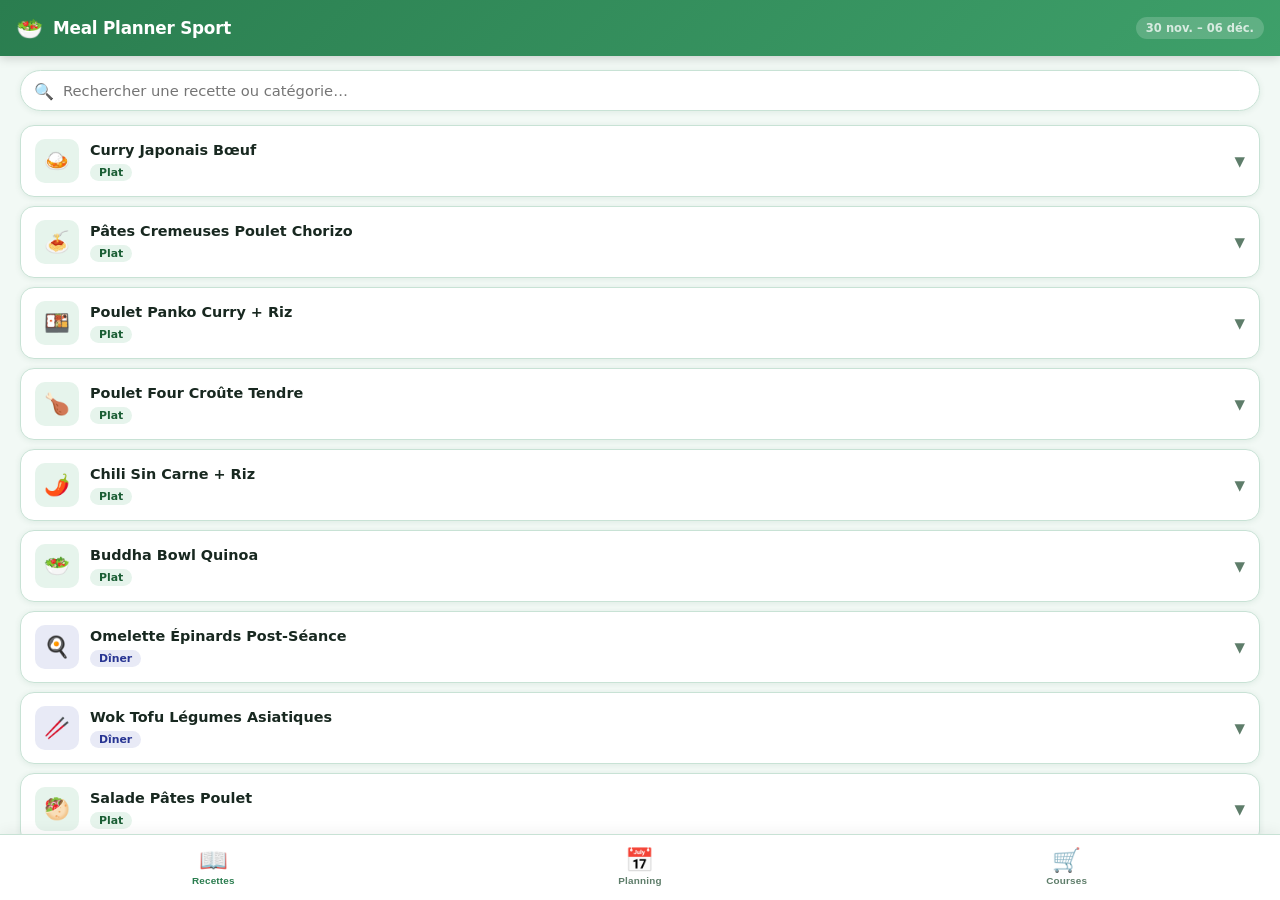
==== index.html @ f9120f99 "Add files via upload" ====
<!DOCTYPE html>
<html lang="fr">
<head>
  <meta charset="UTF-8">
  <meta name="viewport" content="width=device-width, initial-scale=1.0, maximum-scale=1.0, user-scalable=no">
  <meta name="apple-mobile-web-app-capable" content="yes">
  <meta name="theme-color" content="#2a7d4f">
  <title>Meal Planner Sport</title>
  <style>
    *, *::before, *::after { box-sizing: border-box; margin: 0; padding: 0; }

    :root {
      --g-dark:    #1b5e35;
      --g-main:    #2a7d4f;
      --g-med:     #3ea06a;
      --g-light:   #6cc494;
      --g-pale:    #e6f4ec;
      --g-xpale:   #f4fbf6;
      --bg:        #f2f9f5;
      --white:     #ffffff;
      --text:      #182820;
      --muted:     #5e7d6a;
      --border:    #c8e2d5;
      --shadow-s:  0 1px 6px rgba(26,94,53,.09);
      --shadow-m:  0 3px 14px rgba(26,94,53,.13);
      --shadow-lg: 0 6px 28px rgba(26,94,53,.18);
      --r:         14px;
      --r-sm:      9px;
      --nav-h:     66px;
      --hdr-h:     56px;
      --font:      -apple-system, BlinkMacSystemFont, 'Segoe UI', system-ui, sans-serif;
    }

    html { font-size: 16px; -webkit-text-size-adjust: 100%; }

    body {
      font-family: var(--font);
      background: var(--bg);
      color: var(--text);
      overflow: hidden;
    }

    #app { width: 100%; }

    /* ── HEADER ── */
    #header {
      position: fixed;
      top: 0; left: 0; right: 0;
      height: var(--hdr-h);
      background: linear-gradient(135deg, var(--g-main) 0%, var(--g-med) 100%);
      display: flex;
      align-items: center;
      padding: 0 16px;
      gap: 10px;
      z-index: 100;
      box-shadow: 0 2px 10px rgba(0,0,0,.18);
    }
    #header h1 {
      font-size: 1.05rem;
      font-weight: 700;
      color: #fff;
      flex: 1;
      letter-spacing: -.2px;
    }
    .header-week {
      font-size: .72rem;
      font-weight: 600;
      color: rgba(255,255,255,.75);
      background: rgba(255,255,255,.18);
      padding: 4px 10px;
      border-radius: 20px;
    }

    /* ── MAIN ── */
    #main {
      position: fixed;
      top: var(--hdr-h);
      bottom: var(--nav-h);
      left: 0; right: 0;
      overflow: hidden;
    }

    .tab-pane {
      position: absolute;
      inset: 0;
      overflow-y: auto;
      -webkit-overflow-scrolling: touch;
      padding: 14px;
      display: none;
      scroll-behavior: smooth;
    }
    .tab-pane.active { display: block; }

    /* ── BOTTOM NAV ── */
    #nav {
      position: fixed;
      bottom: 0; left: 0; right: 0;
      height: var(--nav-h);
      background: var(--white);
      border-top: 1px solid var(--border);
      display: flex;
      z-index: 100;
      box-shadow: 0 -2px 14px rgba(0,0,0,.06);
    }
    .nb {
      flex: 1;
      display: flex;
      flex-direction: column;
      align-items: center;
      justify-content: center;
      gap: 2px;
      background: none;
      border: none;
      cursor: pointer;
      color: var(--muted);
      font-size: .62rem;
      font-weight: 600;
      letter-spacing: .2px;
      transition: color .18s;
      -webkit-tap-highlight-color: transparent;
      position: relative;
    }
    .nb.active { color: var(--g-main); }
    .nb .ni { font-size: 1.45rem; line-height: 1; }
    .nb .badge {
      position: absolute;
      top: 6px;
      right: calc(50% - 18px);
      background: #e53935;
      color: #fff;
      font-size: .55rem;
      font-weight: 800;
      min-width: 16px;
      height: 16px;
      border-radius: 8px;
      display: flex;
      align-items: center;
      justify-content: center;
      padding: 0 4px;
    }
    .nb .badge.hidden { display: none; }

    /* ── SECTION TITLE ── */
    .sect-title {
      font-size: .7rem;
      font-weight: 700;
      color: var(--muted);
      text-transform: uppercase;
      letter-spacing: .8px;
      margin: 4px 0 10px;
    }

    /* ── SEARCH ── */
    .search-wrap {
      position: relative;
      margin-bottom: 14px;
    }
    .search-wrap input {
      width: 100%;
      padding: 11px 16px 11px 42px;
      border-radius: 50px;
      border: 1.5px solid var(--border);
      background: var(--white);
      font-size: .92rem;
      outline: none;
      color: var(--text);
      font-family: var(--font);
      transition: border-color .18s, box-shadow .18s;
      box-shadow: var(--shadow-s);
    }
    .search-wrap input:focus {
      border-color: var(--g-light);
      box-shadow: 0 0 0 3px rgba(62,160,106,.15);
    }
    .search-icon {
      position: absolute;
      left: 14px;
      top: 50%;
      transform: translateY(-50%);
      font-size: 1rem;
      color: var(--muted);
      pointer-events: none;
    }

    /* ── RECIPE CARDS ── */
    .recipe-card {
      background: var(--white);
      border-radius: var(--r);
      border: 1.5px solid var(--border);
      margin-bottom: 9px;
      overflow: hidden;
      box-shadow: var(--shadow-s);
      transition: box-shadow .18s;
    }
    .recipe-card.open { box-shadow: var(--shadow-m); }

    .rch {
      display: flex;
      align-items: center;
      padding: 13px 14px;
      cursor: pointer;
      gap: 11px;
      -webkit-tap-highlight-color: transparent;
      user-select: none;
    }
    .rc-icon {
      width: 44px;
      height: 44px;
      border-radius: 10px;
      display: flex;
      align-items: center;
      justify-content: center;
      font-size: 1.3rem;
      flex-shrink: 0;
    }
    .rc-info { flex: 1; min-width: 0; }
    .rc-name {
      font-weight: 700;
      font-size: .9rem;
      white-space: nowrap;
      overflow: hidden;
      text-overflow: ellipsis;
      line-height: 1.3;
    }
    .cat-tag {
      display: inline-flex;
      align-items: center;
      font-size: .68rem;
      font-weight: 700;
      padding: 2px 9px;
      border-radius: 20px;
      margin-top: 4px;
    }
    .rc-chev {
      color: var(--muted);
      font-size: .85rem;
      transition: transform .28s;
      flex-shrink: 0;
    }
    .recipe-card.open .rc-chev { transform: rotate(180deg); }

    .rc-body {
      max-height: 0;
      overflow: hidden;
      transition: max-height .32s ease;
    }
    .recipe-card.open .rc-body { max-height: 800px; }

    .rc-body-inner {
      padding: 0 14px 14px;
      border-top: 1px solid var(--g-pale);
    }
    .ing-title {
      font-size: .68rem;
      font-weight: 700;
      color: var(--muted);
      text-transform: uppercase;
      letter-spacing: .6px;
      padding: 10px 0 8px;
    }
    .ing-pills { display: flex; flex-wrap: wrap; gap: 5px; }
    .ing-pill {
      background: var(--g-pale);
      border-radius: 20px;
      padding: 5px 11px;
      font-size: .8rem;
      font-weight: 500;
      display: inline-flex;
      align-items: center;
      gap: 4px;
    }
    .ing-qty { font-weight: 800; color: var(--g-dark); }

    /* ── PLANNING ── */
    .tpl-row {
      display: flex;
      gap: 8px;
      margin-bottom: 14px;
    }
    .btn-tpl {
      flex: 1;
      padding: 10px 6px;
      border: 1.5px solid var(--g-med);
      background: var(--white);
      border-radius: var(--r-sm);
      font-size: .79rem;
      font-weight: 700;
      color: var(--g-main);
      cursor: pointer;
      text-align: center;
      -webkit-tap-highlight-color: transparent;
      transition: background .12s, color .12s;
      font-family: var(--font);
    }
    .btn-tpl:active { background: var(--g-main); color: #fff; }

    .day-card {
      background: var(--white);
      border-radius: var(--r);
      border: 1.5px solid var(--border);
      margin-bottom: 10px;
      overflow: hidden;
      box-shadow: var(--shadow-s);
    }
    .day-hdr {
      display: flex;
      align-items: center;
      padding: 10px 14px;
      background: linear-gradient(90deg, var(--g-pale) 0%, var(--g-xpale) 100%);
      gap: 8px;
    }
    .day-name {
      font-weight: 800;
      font-size: .92rem;
      color: var(--g-dark);
      flex: 1;
    }
    .today-badge {
      font-size: .65rem;
      font-weight: 700;
      color: var(--g-main);
      background: rgba(42,125,79,.14);
      padding: 2px 9px;
      border-radius: 20px;
    }
    .meal-rows { padding: 2px 0; }
    .meal-row {
      display: flex;
      align-items: center;
      padding: 7px 14px;
      gap: 9px;
      border-bottom: 1px solid var(--g-xpale);
    }
    .meal-row:last-child { border-bottom: none; }
    .meal-lbl {
      font-size: .7rem;
      font-weight: 800;
      color: var(--muted);
      width: 46px;
      flex-shrink: 0;
      text-transform: uppercase;
      letter-spacing: .2px;
    }
    .meal-sel {
      flex: 1;
      padding: 8px 30px 8px 10px;
      border: 1.5px solid var(--border);
      border-radius: var(--r-sm);
      background: var(--white);
      background-image: url("data:image/svg+xml,%3Csvg xmlns='http://www.w3.org/2000/svg' width='16' height='16' viewBox='0 0 24 24' fill='none' stroke='%235e7d6a' stroke-width='2.5' stroke-linecap='round'%3E%3Cpath d='M6 9l6 6 6-6'/%3E%3C/svg%3E");
      background-repeat: no-repeat;
      background-position: right 8px center;
      -webkit-appearance: none;
      appearance: none;
      font-size: .82rem;
      color: var(--text);
      outline: none;
      cursor: pointer;
      font-family: var(--font);
      transition: border-color .15s;
      min-width: 0;
    }
    .meal-sel:focus { border-color: var(--g-light); }

    .gen-wrap { padding-top: 6px; }
    .btn-gen {
      width: 100%;
      padding: 16px;
      background: linear-gradient(135deg, var(--g-main) 0%, var(--g-med) 100%);
      color: #fff;
      border: none;
      border-radius: var(--r);
      font-size: 1rem;
      font-weight: 800;
      cursor: pointer;
      display: flex;
      align-items: center;
      justify-content: center;
      gap: 8px;
      box-shadow: var(--shadow-lg);
      -webkit-tap-highlight-color: transparent;
      font-family: var(--font);
      letter-spacing: -.1px;
      transition: opacity .12s, transform .1s;
    }
    .btn-gen:active { opacity: .85; transform: scale(.98); }

    /* ── COURSES ── */
    .crs-top {
      display: flex;
      align-items: center;
      margin-bottom: 12px;
      gap: 8px;
    }
    .crs-ttl { flex: 1; font-weight: 800; font-size: 1rem; }
    .crs-cnt {
      font-size: .72rem;
      font-weight: 700;
      color: var(--g-main);
      background: var(--g-pale);
      padding: 3px 10px;
      border-radius: 20px;
    }
    .crs-actions {
      display: flex;
      gap: 8px;
      margin-bottom: 14px;
    }
    .btn-act {
      flex: 1;
      padding: 10px 6px;
      border-radius: var(--r-sm);
      font-size: .8rem;
      font-weight: 700;
      cursor: pointer;
      border: 1.5px solid var(--border);
      background: var(--white);
      color: var(--text);
      display: flex;
      align-items: center;
      justify-content: center;
      gap: 5px;
      -webkit-tap-highlight-color: transparent;
      font-family: var(--font);
      box-shadow: var(--shadow-s);
      transition: all .12s;
    }
    .btn-act.pri {
      background: linear-gradient(135deg, var(--g-main) 0%, var(--g-med) 100%);
      color: #fff;
      border-color: transparent;
      box-shadow: var(--shadow-m);
    }
    .btn-act:active { opacity: .75; transform: scale(.97); }

    .ci {
      display: flex;
      align-items: center;
      padding: 11px 14px;
      background: var(--white);
      border-radius: var(--r-sm);
      margin-bottom: 6px;
      border: 1.5px solid var(--border);
      gap: 11px;
      cursor: pointer;
      -webkit-tap-highlight-color: transparent;
      box-shadow: var(--shadow-s);
      transition: opacity .2s;
    }
    .ci.done { opacity: .45; }
    .ci-check {
      width: 25px;
      height: 25px;
      border-radius: 50%;
      border: 2px solid var(--border);
      flex-shrink: 0;
      display: flex;
      align-items: center;
      justify-content: center;
      font-size: .72rem;
      transition: all .18s;
    }
    .ci.done .ci-check {
      background: var(--g-main);
      border-color: var(--g-main);
      color: #fff;
    }
    .ci-name {
      flex: 1;
      font-size: .88rem;
      font-weight: 600;
      min-width: 0;
    }
    .ci.done .ci-name { text-decoration: line-through; }
    .ci-qty {
      font-size: .78rem;
      font-weight: 700;
      color: var(--g-main);
      background: var(--g-pale);
      padding: 3px 10px;
      border-radius: 20px;
      white-space: nowrap;
      flex-shrink: 0;
    }

    /* ── EMPTY STATE ── */
    .empty {
      text-align: center;
      padding: 48px 20px;
      color: var(--muted);
    }
    .empty .e-ico { font-size: 2.8rem; display: block; margin-bottom: 12px; }
    .empty p { font-size: .88rem; line-height: 1.6; }
    .empty strong { color: var(--g-main); }

    /* ── TOAST ── */
    #toast {
      position: fixed;
      bottom: calc(var(--nav-h) + 12px);
      left: 50%;
      transform: translateX(-50%) translateY(8px);
      background: var(--text);
      color: #fff;
      padding: 9px 18px;
      border-radius: 24px;
      font-size: .83rem;
      font-weight: 600;
      opacity: 0;
      pointer-events: none;
      transition: all .25s;
      z-index: 9999;
      white-space: nowrap;
      box-shadow: 0 4px 20px rgba(0,0,0,.25);
      font-family: var(--font);
    }
    #toast.on {
      opacity: 1;
      transform: translateX(-50%) translateY(0);
    }

    /* ── SCROLLBAR ── */
    ::-webkit-scrollbar { width: 3px; }
    ::-webkit-scrollbar-track { background: transparent; }
    ::-webkit-scrollbar-thumb { background: var(--border); border-radius: 2px; }

    @media (min-width: 500px) {
      .tab-pane { padding-left: 20px; padding-right: 20px; }
    }
  </style>
</head>
<body>

<div id="app">

  <!-- HEADER -->
  <header id="header">
    <span style="font-size:1.35rem">🥗</span>
    <h1>Meal Planner Sport</h1>
    <span class="header-week" id="week-label"></span>
  </header>

  <!-- MAIN CONTENT -->
  <main id="main">

    <!-- ── TAB 1 : RECETTES ── -->
    <section class="tab-pane active" id="pane-recettes">
      <div class="search-wrap">
        <span class="search-icon">🔍</span>
        <input type="search" id="q" placeholder="Rechercher une recette ou catégorie…" oninput="filterR()">
      </div>
      <div id="r-list"></div>
    </section>

    <!-- ── TAB 2 : PLANNING ── -->
    <section class="tab-pane" id="pane-planning">
      <div class="tpl-row">
        <button class="btn-tpl" onclick="loadTpl('sport')">🏋️ Menu Sport</button>
        <button class="btn-tpl" onclick="loadTpl('ultra')">⚡ Menu Ultra-Intense</button>
      </div>
      <div id="plan-grid"></div>
      <div class="gen-wrap">
        <button class="btn-gen" onclick="genCourses()">🛒 Générer la liste de courses</button>
      </div>
    </section>

    <!-- ── TAB 3 : COURSES ── -->
    <section class="tab-pane" id="pane-courses">
      <div class="crs-top">
        <span class="crs-ttl">Liste de courses</span>
        <span class="crs-cnt" id="crs-cnt">0 article</span>
      </div>
      <div class="crs-actions">
        <button class="btn-act pri" onclick="copyCrs()">📋 Copier la liste</button>
        <button class="btn-act" onclick="uncheckAll()">☐ Tout décocher</button>
      </div>
      <div id="crs-list">
        <div class="empty">
          <span class="e-ico">🛒</span>
          <p>Planifiez vos repas dans l'onglet<br><strong>Planning</strong> puis appuyez sur<br><strong>Générer la liste de courses</strong></p>
        </div>
      </div>
    </section>

  </main>

  <!-- BOTTOM NAV -->
  <nav id="nav">
    <button class="nb active" id="nb-recettes" onclick="goTab('recettes')">
      <span class="ni">📖</span><span>Recettes</span>
    </button>
    <button class="nb" id="nb-planning" onclick="goTab('planning')">
      <span class="ni">📅</span><span>Planning</span>
    </button>
    <button class="nb" id="nb-courses" onclick="goTab('courses')">
      <span class="ni">🛒</span>
      <span class="badge hidden" id="crs-badge">0</span>
      <span>Courses</span>
    </button>
  </nav>

</div>

<div id="toast"></div>

<script>
/* ════════════════════════════════════════════
   DATA
════════════════════════════════════════════ */

const JOURS = ['lundi','mardi','mercredi','jeudi','vendredi','samedi','dimanche'];
const JOURS_L = {
  lundi:'Lundi', mardi:'Mardi', mercredi:'Mercredi',
  jeudi:'Jeudi', vendredi:'Vendredi', samedi:'Samedi', dimanche:'Dimanche'
};
const REPAS = ['pdj','dejeuner','collation','diner'];
const REPAS_L = { pdj:'P-Déj.', dejeuner:'Déj.', collation:'Coll.', diner:'Dîner' };

const CAT_STYLE = {
  'Petit-Déjeuner': { bg:'#fff3e0', color:'#bf5000' },
  'Plat':           { bg:'#e6f4ec', color:'#1b5e35' },
  'Dîner':          { bg:'#e8eaf6', color:'#283593' },
  'Collation':      { bg:'#fce4ec', color:'#ad1457' },
};

const R = [
  // ── Issues du fichier Excel ──────────────────────────────
  {
    id:1, nom:'Curry Japonais Bœuf', cat:'Plat', ico:'🍛',
    desc:'Curry profond et savoureux, encore meilleur le lendemain.',
    ing:[
      {n:'Bœuf haché',      q:800, u:'g'},
      {n:'Tomates',         q:8,   u:'pièces'},
      {n:'Aubergine',       q:1,   u:'pièce'},
      {n:'Champignons Enoki',q:2,  u:'sachets'},
      {n:'Roux curry japonais',q:1,u:'boîte'},
      {n:'Chocolat noir',   q:50,  u:'g'},
      {n:'Sauce Otafuku',   q:2,   u:'càs'},
    ]
  },
  {
    id:2, nom:'Pâtes Cremeuses Poulet Chorizo', cat:'Plat', ico:'🍝',
    desc:'One-pot ultra-complet, cuit en 20 min.',
    ing:[
      {n:'Tagliatelles',         q:400, u:'g'},
      {n:'Blancs de poulet',     q:600, u:'g'},
      {n:'Chorizo',              q:160, u:'g'},
      {n:'Oignon rouge',         q:1,   u:'pièce'},
      {n:'Tomates séchées',      q:80,  u:'g'},
      {n:'Épinards',             q:200, u:'g'},
      {n:'Crème liquide légère', q:300, u:'ml'},
      {n:'Bouillon de volaille', q:650, u:'ml'},
    ]
  },
  {
    id:3, nom:'Poulet Panko Curry + Riz', cat:'Plat', ico:'🍱',
    desc:'Curry de légumes japonais avec tonkatsu de poulet pané.',
    ing:[
      {n:'Riz basmati',         q:200, u:'g'},
      {n:'Carottes',            q:2,   u:'pièces'},
      {n:'Pommes de terre',     q:3,   u:'pièces'},
      {n:'Oignons',             q:2,   u:'pièces'},
      {n:'Roux curry japonais', q:3,   u:'carrés'},
      {n:'Côte de porc fine',   q:1,   u:'pièce'},
      {n:'Farine',              q:50,  u:'g'},
      {n:'Œufs',                q:1,   u:'pièce'},
      {n:'Panko',               q:80,  u:'g'},
    ]
  },
  {
    id:4, nom:'Poulet Four Croûte Tendre', cat:'Plat', ico:'🍗',
    desc:'Moelleux garanti grâce à la croûte moutarde-parmesan.',
    ing:[
      {n:'Blancs de poulet',  q:4,  u:'pièces'},
      {n:'Moutarde de Dijon', q:3,  u:'càs'},
      {n:'Yaourt grec',       q:100,u:'g'},
      {n:'Parmesan râpé',     q:50, u:'g'},
      {n:'Ail',               q:1,  u:'gousse'},
    ]
  },
  // ── Recettes sport complémentaires ──────────────────────
  {
    id:5, nom:'Chili Sin Carne + Riz', cat:'Plat', ico:'🌶️',
    desc:'Protéines végétales et fibres pour la performance.',
    ing:[
      {n:'Riz basmati complet', q:100, u:'g'},
      {n:'Haricots rouges',     q:250, u:'g'},
      {n:'Coulis de tomate',    q:200, u:'g'},
      {n:'Oignon',              q:1,   u:'pièce'},
      {n:'Poivron',             q:1,   u:'pièce'},
      {n:'Épices chili',        q:2,   u:'càc'},
      {n:"Huile d'olive",       q:1,   u:'càs'},
    ]
  },
  {
    id:6, nom:'Buddha Bowl Quinoa', cat:'Plat', ico:'🥗',
    desc:'Bowl coloré : quinoa, patate douce, pois chiches, feta.',
    ing:[
      {n:'Quinoa',           q:80,  u:'g'},
      {n:'Patate douce',     q:200, u:'g'},
      {n:'Pois chiches',     q:100, u:'g'},
      {n:'Feta',             q:40,  u:'g'},
      {n:"Huile d'olive",    q:1,   u:'càs'},
    ]
  },
  {
    id:7, nom:'Omelette Épinards Post-Séance', cat:'Dîner', ico:'🍳',
    desc:'Protéines rapides et leucine pour la réparation musculaire.',
    ing:[
      {n:'Œufs',          q:3,   u:'pièces'},
      {n:'Épinards',      q:100, u:'g'},
      {n:"Huile d'olive", q:1,   u:'càs'},
    ]
  },
  {
    id:8, nom:'Wok Tofu Légumes Asiatiques', cat:'Dîner', ico:'🥢',
    desc:'Dîner léger anti-inflammatoire pour les jours de récup.',
    ing:[
      {n:'Tofu ferme',              q:150, u:'g'},
      {n:'Poêlée légumes asiatiques',q:300,u:'g'},
      {n:'Sauce soja',              q:2,   u:'càs'},
      {n:'Huile de sésame',         q:1,   u:'càc'},
    ]
  },
  {
    id:9, nom:'Salade Pâtes Poulet', cat:'Plat', ico:'🥙',
    desc:'Pâtes refroidies (amidon résistant) pour la microbiote.',
    ing:[
      {n:'Pâtes complètes',  q:100, u:'g'},
      {n:'Poulet cuit',      q:150, u:'g'},
      {n:'Tomates séchées',  q:50,  u:'g'},
      {n:'Roquette',         q:30,  u:'g'},
      {n:"Huile d'olive",    q:1,   u:'càs'},
    ]
  },
  {
    id:10, nom:'Saumon & Patate Douce', cat:'Dîner', ico:'🐟',
    desc:'Oméga-3 et bêta-carotène pour la récupération nocturne.',
    ing:[
      {n:'Filet de saumon', q:150, u:'g'},
      {n:'Patate douce',    q:200, u:'g'},
      {n:'Épinards',        q:150, u:'g'},
      {n:'Huile de colza',  q:1,   u:'càs'},
    ]
  },
  {
    id:11, nom:'Porridge Avoine & Myrtilles', cat:'Petit-Déjeuner', ico:'🫐',
    desc:'Énergie lente + antioxydants pour démarrer la journée.',
    ing:[
      {n:"Flocons d'avoine", q:80,  u:'g'},
      {n:'Kéfir',            q:250, u:'ml'},
      {n:'Myrtilles',        q:100, u:'g'},
      {n:'Graines de chia',  q:1,   u:'càs'},
    ]
  },
  {
    id:12, nom:'Smoothie Vert Protéiné', cat:'Petit-Déjeuner', ico:'🥤',
    desc:'Digeste et alcalinisant pour les matins légers.',
    ing:[
      {n:'Banane',          q:1,   u:'pièce'},
      {n:'Épinards',        q:100, u:'g'},
      {n:"Lait d'amande",   q:250, u:'ml'},
      {n:'Graines de chia', q:1,   u:'càs'},
    ]
  },
  {
    id:13, nom:'Lentilles Corail & Curcuma', cat:'Dîner', ico:'🍲',
    desc:'Anti-inflammatoire naturel, protéines végétales et fer.',
    ing:[
      {n:'Lentilles corail',    q:150, u:'g'},
      {n:'Carottes',            q:200, u:'g'},
      {n:'Curcuma',             q:1,   u:'càc'},
      {n:'Poivre noir',         q:0.5, u:'càc'},
      {n:'Oignon',              q:1,   u:'pièce'},
      {n:'Bouillon de légumes', q:400, u:'ml'},
    ]
  },
  {
    id:14, nom:'Pancakes Banane & Œufs', cat:'Petit-Déjeuner', ico:'🥞',
    desc:'Glucides naturels + protéines sans farine ni sucre ajouté.',
    ing:[
      {n:'Banane',           q:2,  u:'pièces'},
      {n:'Œufs',             q:3,  u:'pièces'},
      {n:"Flocons d'avoine", q:50, u:'g'},
      {n:'Miel',             q:1,  u:'càc'},
    ]
  },
  {
    id:15, nom:'Maquereau & Légumes Rôtis', cat:'Dîner', ico:'🐠',
    desc:'Dîner léger riche en oméga-3 pour les jours de récup.',
    ing:[
      {n:'Maquereau',     q:150, u:'g'},
      {n:'Courgette',     q:1,   u:'pièce'},
      {n:'Poivron',       q:1,   u:'pièce'},
      {n:'Carotte',       q:1,   u:'pièce'},
      {n:'Huile de colza',q:1,   u:'càs'},
    ]
  },
  {
    id:16, nom:'Œufs Brouillés & Avocat', cat:'Petit-Déjeuner', ico:'🥑',
    desc:'Protéines complètes + bons lipides pour bien démarrer.',
    ing:[
      {n:'Œufs',          q:3,   u:'pièces'},
      {n:'Avocat',         q:0.5, u:'pièce'},
      {n:'Pain complet',   q:2,   u:'tranches'},
      {n:"Huile d'olive",  q:1,   u:'càc'},
    ]
  },
  {
    id:17, nom:'Steak Haché & Patates Douces', cat:'Plat', ico:'🥩',
    desc:'Récupération post-run : zinc, potassium et glucides doux.',
    ing:[
      {n:'Bœuf haché 5%', q:200, u:'g'},
      {n:'Patate douce',   q:250, u:'g'},
      {n:"Huile d'olive",  q:1,   u:'càs'},
    ]
  },
  {
    id:18, nom:'Sardines & Riz Complet', cat:'Dîner', ico:'🐟',
    desc:'Oméga-3, fer et antioxydants pour la nuit de récupération.',
    ing:[
      {n:'Sardines en conserve', q:130, u:'g'},
      {n:'Riz complet',          q:80,  u:'g'},
      {n:'Épinards',             q:100, u:'g'},
      {n:'Huile de colza',       q:1,   u:'càs'},
    ]
  },
  // ── Collations ───────────────────────────────────────────
  {
    id:19, nom:'Banane & Amandes', cat:'Collation', ico:'🍌',
    desc:'Glucides rapides + énergie durable avant l\'effort.',
    ing:[
      {n:'Banane',  q:1,  u:'pièce'},
      {n:'Amandes', q:30, u:'g'},
    ]
  },
  {
    id:20, nom:'Pomme, Noix & Chocolat Noir', cat:'Collation', ico:'🍎',
    desc:'Polyphénols et magnésium pour la récupération active.',
    ing:[
      {n:'Pomme',              q:1,  u:'pièce'},
      {n:'Noix',               q:20, u:'g'},
      {n:'Chocolat noir 85%',  q:2,  u:'carrés'},
    ]
  },
  {
    id:21, nom:'Yaourt Grec & Banane', cat:'Collation', ico:'🍯',
    desc:'Caséine légère + glucides pour une collation récup.',
    ing:[
      {n:'Yaourt grec', q:150, u:'g'},
      {n:'Banane',      q:1,   u:'pièce'},
      {n:'Miel',        q:1,   u:'càc'},
    ]
  },
  {
    id:22, nom:'Fromage Blanc & Fruits Rouges', cat:'Collation', ico:'🫙',
    desc:'Caséine + anthocyanes anti-oxydantes avant le coucher.',
    ing:[
      {n:'Fromage blanc', q:150, u:'g'},
      {n:'Myrtilles',     q:50,  u:'g'},
    ]
  },
];

/* ── Templates ────────────────────────────────────────────── */
const TPLS = {
  sport: {
    lundi:    {pdj:11, dejeuner:5,  collation:19, diner:7 },
    mardi:    {pdj:12, dejeuner:5,  collation:20, diner:15},
    mercredi: {pdj:16, dejeuner:6,  collation:21, diner:4 },
    jeudi:    {pdj:11, dejeuner:9,  collation:19, diner:8 },
    vendredi: {pdj:16, dejeuner:9,  collation:20, diner:10},
    samedi:   {pdj:14, dejeuner:17, collation:22, diner:13},
    dimanche: {pdj:0,  dejeuner:17, collation:21, diner:18},
  },
  ultra: {
    lundi:    {pdj:11, dejeuner:6,  collation:19, diner:18},
    mardi:    {pdj:16, dejeuner:2,  collation:21, diner:13},
    mercredi: {pdj:12, dejeuner:5,  collation:19, diner:10},
    jeudi:    {pdj:11, dejeuner:9,  collation:22, diner:7 },
    vendredi: {pdj:16, dejeuner:3,  collation:20, diner:15},
    samedi:   {pdj:14, dejeuner:1,  collation:21, diner:13},
    dimanche: {pdj:0,  dejeuner:17, collation:22, diner:18},
  }
};

/* ════════════════════════════════════════════
   STATE
════════════════════════════════════════════ */
let planning = {};
let courses  = [];
let checked  = {};

JOURS.forEach(j => { planning[j] = {pdj:0, dejeuner:0, collation:0, diner:0}; });

/* ════════════════════════════════════════════
   STORAGE
════════════════════════════════════════════ */
function load() {
  try {
    const p = localStorage.getItem('mp_plan');
    if (p) planning = JSON.parse(p);
    const c = localStorage.getItem('mp_courses');
    if (c) courses = JSON.parse(c);
    const k = localStorage.getItem('mp_checked');
    if (k) checked = JSON.parse(k);
  } catch(e) {}
}
function savePlan() {
  try { localStorage.setItem('mp_plan', JSON.stringify(planning)); } catch(e) {}
}
function saveCrs() {
  try {
    localStorage.setItem('mp_courses', JSON.stringify(courses));
    localStorage.setItem('mp_checked', JSON.stringify(checked));
  } catch(e) {}
}

/* ════════════════════════════════════════════
   NAVIGATION
════════════════════════════════════════════ */
function goTab(name) {
  document.querySelectorAll('.tab-pane').forEach(el => el.classList.remove('active'));
  document.querySelectorAll('.nb').forEach(el => el.classList.remove('active'));
  document.getElementById('pane-'+name).classList.add('active');
  document.getElementById('nb-'+name).classList.add('active');
}

/* ════════════════════════════════════════════
   HEADER WEEK LABEL
════════════════════════════════════════════ */
function setWeekLabel() {
  const d = new Date();
  const opt = {day:'2-digit', month:'short'};
  const mon = new Date(d);
  mon.setDate(d.getDate() - ((d.getDay()+6)%7));
  const sun = new Date(mon);
  sun.setDate(mon.getDate()+6);
  document.getElementById('week-label').textContent =
    `${mon.toLocaleDateString('fr-FR',opt)} – ${sun.toLocaleDateString('fr-FR',opt)}`;
}

/* ════════════════════════════════════════════
   TAB 1 – RECETTES
════════════════════════════════════════════ */
function renderR(q='') {
  const ql = q.toLowerCase();
  const filtered = R.filter(r =>
    r.nom.toLowerCase().includes(ql) ||
    r.cat.toLowerCase().includes(ql) ||
    r.ing.some(i => i.n.toLowerCase().includes(ql))
  );
  const el = document.getElementById('r-list');
  if (!filtered.length) {
    el.innerHTML = '<div class="empty"><span class="e-ico">🔍</span><p>Aucune recette trouvée.</p></div>';
    return;
  }
  el.innerHTML = filtered.map(r => {
    const cs = CAT_STYLE[r.cat] || {bg:'#f5f5f5', color:'#555'};
    return `
      <div class="recipe-card" id="rc${r.id}">
        <div class="rch" onclick="togR(${r.id})">
          <div class="rc-icon" style="background:${cs.bg}">${r.ico}</div>
          <div class="rc-info">
            <div class="rc-name">${r.nom}</div>
            <span class="cat-tag" style="background:${cs.bg};color:${cs.color}">${r.cat}</span>
          </div>
          <span class="rc-chev">▼</span>
        </div>
        <div class="rc-body">
          <div class="rc-body-inner">
            <div class="ing-title">Ingrédients</div>
            <div class="ing-pills">
              ${r.ing.map(i=>`
                <span class="ing-pill">
                  <span class="ing-qty">${fmtQ(i.q)}</span>
                  <span>${i.u}</span>
                  <span>${i.n}</span>
                </span>`).join('')}
            </div>
          </div>
        </div>
      </div>`;
  }).join('');
}
function togR(id) {
  document.getElementById('rc'+id).classList.toggle('open');
}
function filterR() {
  renderR(document.getElementById('q').value);
}
function fmtQ(v) {
  return v % 1 === 0 ? v : v;
}

/* ════════════════════════════════════════════
   TAB 2 – PLANNING
════════════════════════════════════════════ */
function buildOpts(selId) {
  const cats = ['Petit-Déjeuner','Plat','Dîner','Collation'];
  let s = '<option value="0">— Aucun —</option>';
  cats.forEach(cat => {
    const list = R.filter(r => r.cat === cat);
    if (!list.length) return;
    s += `<optgroup label="${cat}">`;
    list.forEach(r => {
      s += `<option value="${r.id}" ${selId==r.id?'selected':''}>${r.ico} ${r.nom}</option>`;
    });
    s += '</optgroup>';
  });
  return s;
}

function renderPlan() {
  const todayIdx = ((new Date().getDay()+6)%7); // 0=lundi
  document.getElementById('plan-grid').innerHTML = JOURS.map((j,i) => `
    <div class="day-card">
      <div class="day-hdr">
        <span class="day-name">${JOURS_L[j]}</span>
        ${i===todayIdx ? '<span class="today-badge">Aujourd\'hui</span>' : ''}
      </div>
      <div class="meal-rows">
        ${REPAS.map(r => `
          <div class="meal-row">
            <span class="meal-lbl">${REPAS_L[r]}</span>
            <select class="meal-sel" onchange="onSel('${j}','${r}',this.value)">
              ${buildOpts(planning[j]?.[r]||0)}
            </select>
          </div>`).join('')}
      </div>
    </div>`).join('');
}

function onSel(jour, repas, val) {
  if (!planning[jour]) planning[jour] = {};
  planning[jour][repas] = +val;
  savePlan();
}

function loadTpl(type) {
  const tpl = TPLS[type];
  JOURS.forEach(j => { planning[j] = Object.assign({}, tpl[j]); });
  savePlan();
  renderPlan();
  toast(type==='sport' ? '🏋️ Menu Sport chargé !' : '⚡ Menu Ultra-Intense chargé !');
}

/* ════════════════════════════════════════════
   TAB 3 – COURSES
════════════════════════════════════════════ */
/* Normalise French plural/singular units for grouping */
function normU(u) {
  const pl = {'pièces':'pièce','carrés':'carré','tranches':'tranche','gousses':'gousse',
               'sachets':'sachet','boîtes':'boîte','tablettes':'tablette'};
  return pl[u] || u;
}

function genCourses() {
  const map = {};
  JOURS.forEach(j => {
    REPAS.forEach(r => {
      const id = planning[j]?.[r];
      if (!id) return;
      const rec = R.find(x => x.id === id);
      if (!rec) return;
      rec.ing.forEach(i => {
        const uKey = normU(i.u);
        const key = i.n + '__' + uKey;
        if (map[key]) map[key].q += i.q;
        else map[key] = {n:i.n, q:i.q, u:uKey};
      });
    });
  });
  courses = Object.values(map).sort((a,b) => a.n.localeCompare(b.n,'fr'));
  checked = {};
  saveCrs();
  renderCrs();
  goTab('courses');
  toast('✅ Liste générée !');
}

function renderCrs() {
  const el  = document.getElementById('crs-list');
  const cnt = document.getElementById('crs-cnt');
  const bdg = document.getElementById('crs-badge');
  const remaining = courses.filter((_,i) => !checked[i]).length;

  cnt.textContent = `${remaining} / ${courses.length} article${courses.length>1?'s':''}`;
  if (remaining > 0) {
    bdg.textContent = remaining;
    bdg.classList.remove('hidden');
  } else {
    bdg.classList.add('hidden');
  }

  if (!courses.length) {
    el.innerHTML = `<div class="empty">
      <span class="e-ico">🛒</span>
      <p>Planifiez vos repas dans l'onglet<br><strong>Planning</strong> puis appuyez sur<br><strong>Générer la liste de courses</strong></p>
    </div>`;
    return;
  }
  el.innerHTML = courses.map((item,i) => {
    const done = !!checked[i];
    return `
      <div class="ci${done?' done':''}" onclick="togCheck(${i})">
        <div class="ci-check">${done?'✓':''}</div>
        <span class="ci-name">${item.n}</span>
        <span class="ci-qty">${fmtQty(item.q, item.u)}</span>
      </div>`;
  }).join('');
}

function fmtQty(q, u) {
  const v = Math.round(q*10)/10;
  return `${v % 1 === 0 ? v : v} ${u}`;
}

function togCheck(i) {
  checked[i] = !checked[i];
  saveCrs();
  renderCrs();
}

function uncheckAll() {
  checked = {};
  saveCrs();
  renderCrs();
  toast('Tous les articles décochés');
}

function copyCrs() {
  if (!courses.length) { toast('⚠️ Générez d\'abord la liste'); return; }
  const txt = courses.map(it => `☐ ${it.n} — ${fmtQty(it.q,it.u)}`).join('\n');
  if (navigator.clipboard && navigator.clipboard.writeText) {
    navigator.clipboard.writeText(txt)
      .then(() => toast('📋 Liste copiée dans le presse-papier !'))
      .catch(() => fallbackCopy(txt));
  } else {
    fallbackCopy(txt);
  }
}

function fallbackCopy(txt) {
  const ta = document.createElement('textarea');
  ta.value = txt;
  ta.style.cssText = 'position:fixed;left:-9999px;top:-9999px;';
  document.body.appendChild(ta);
  ta.select();
  try { document.execCommand('copy'); toast('📋 Liste copiée !'); }
  catch(e) { toast('❌ Copie non supportée par ce navigateur'); }
  document.body.removeChild(ta);
}

/* ════════════════════════════════════════════
   TOAST
════════════════════════════════════════════ */
let _tt;
function toast(msg) {
  const el = document.getElementById('toast');
  el.textContent = msg;
  el.classList.add('on');
  clearTimeout(_tt);
  _tt = setTimeout(() => el.classList.remove('on'), 2600);
}

/* ════════════════════════════════════════════
   INIT
════════════════════════════════════════════ */
load();
setWeekLabel();
renderR();
renderPlan();
renderCrs();
</script>
</body>
</html>
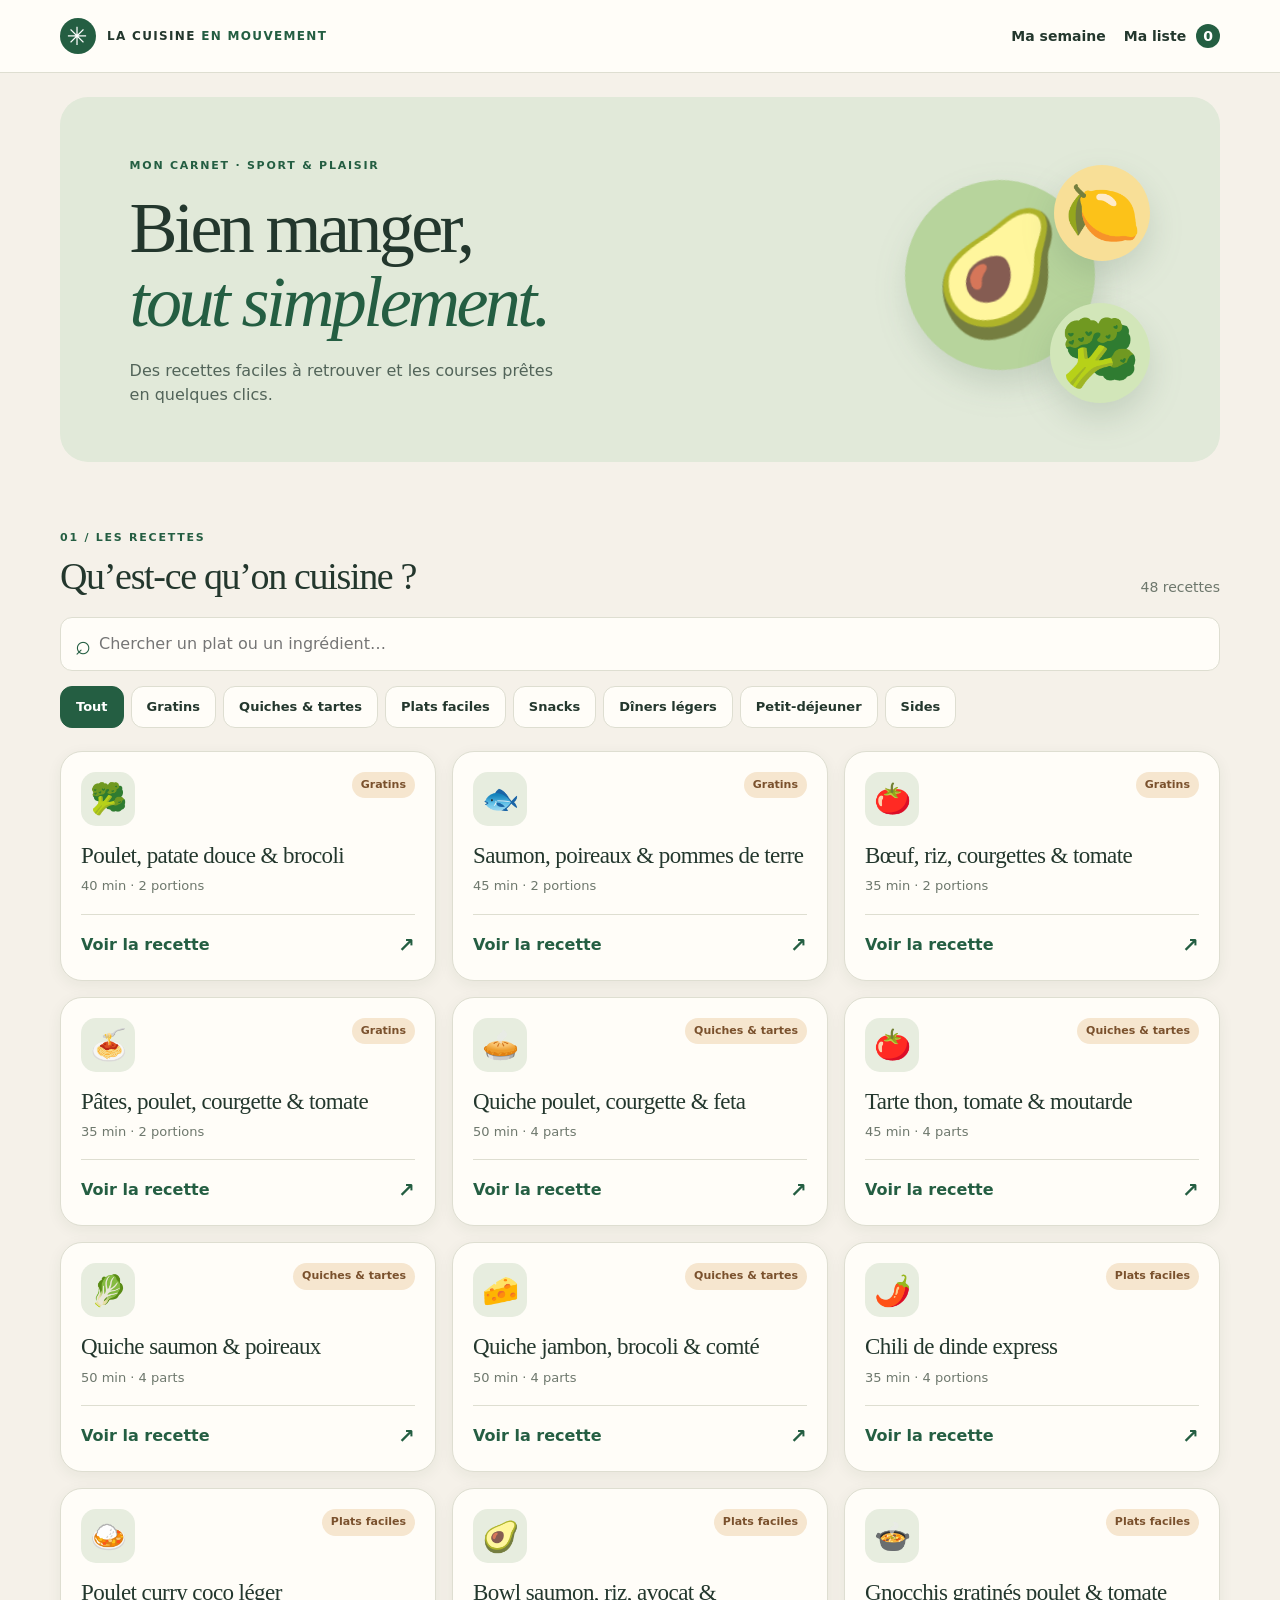
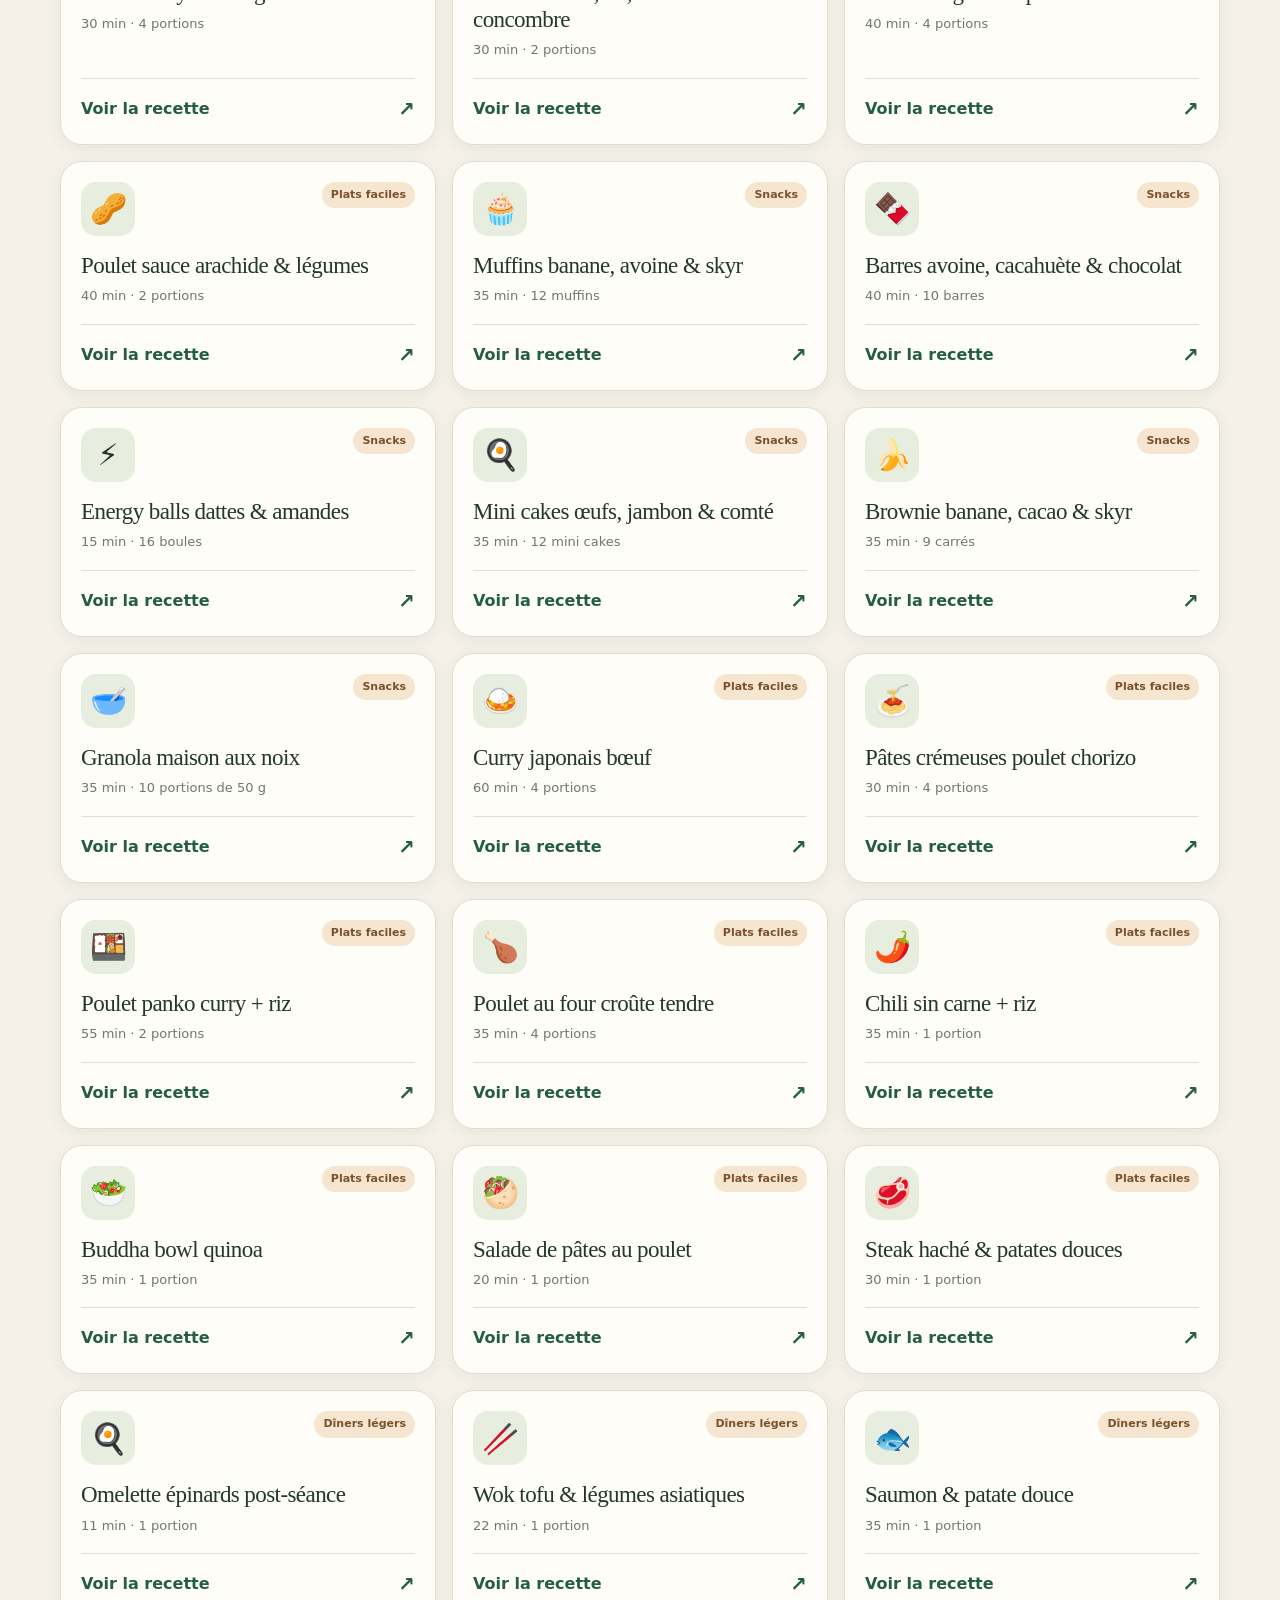
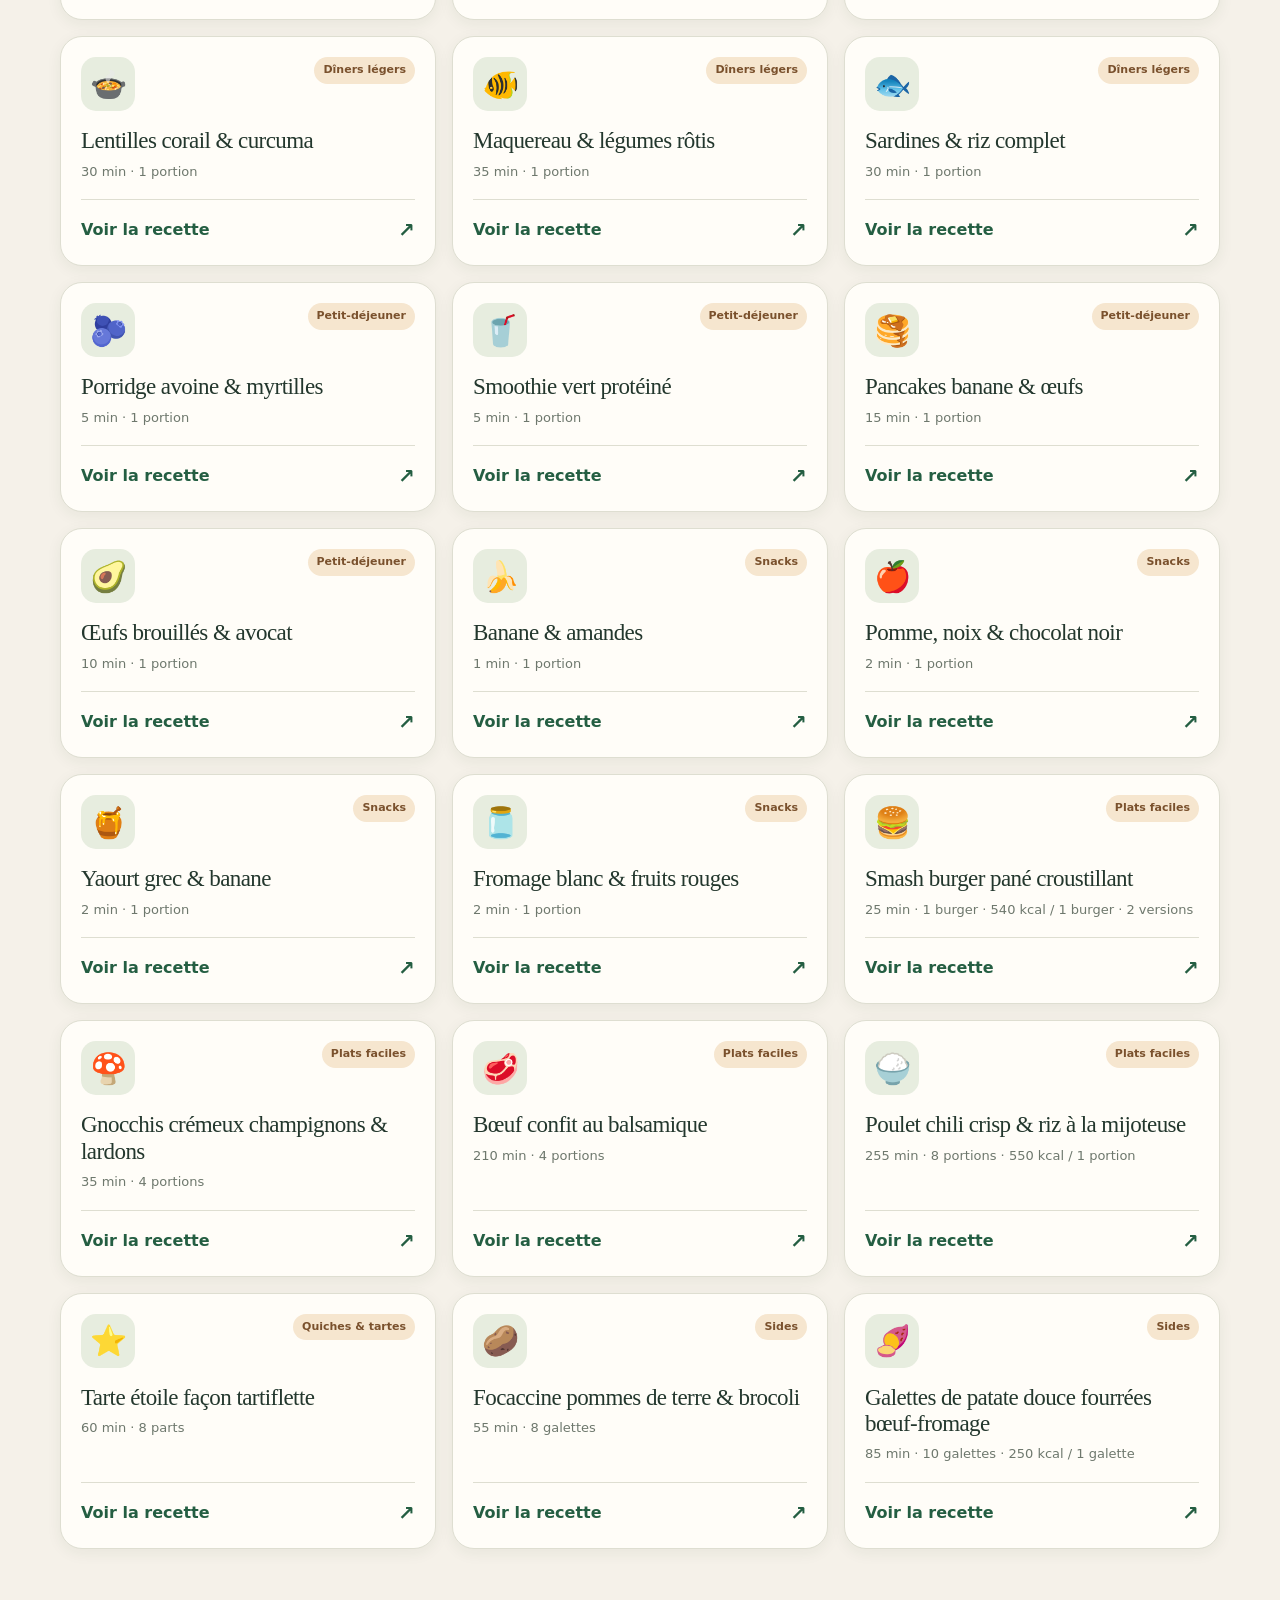
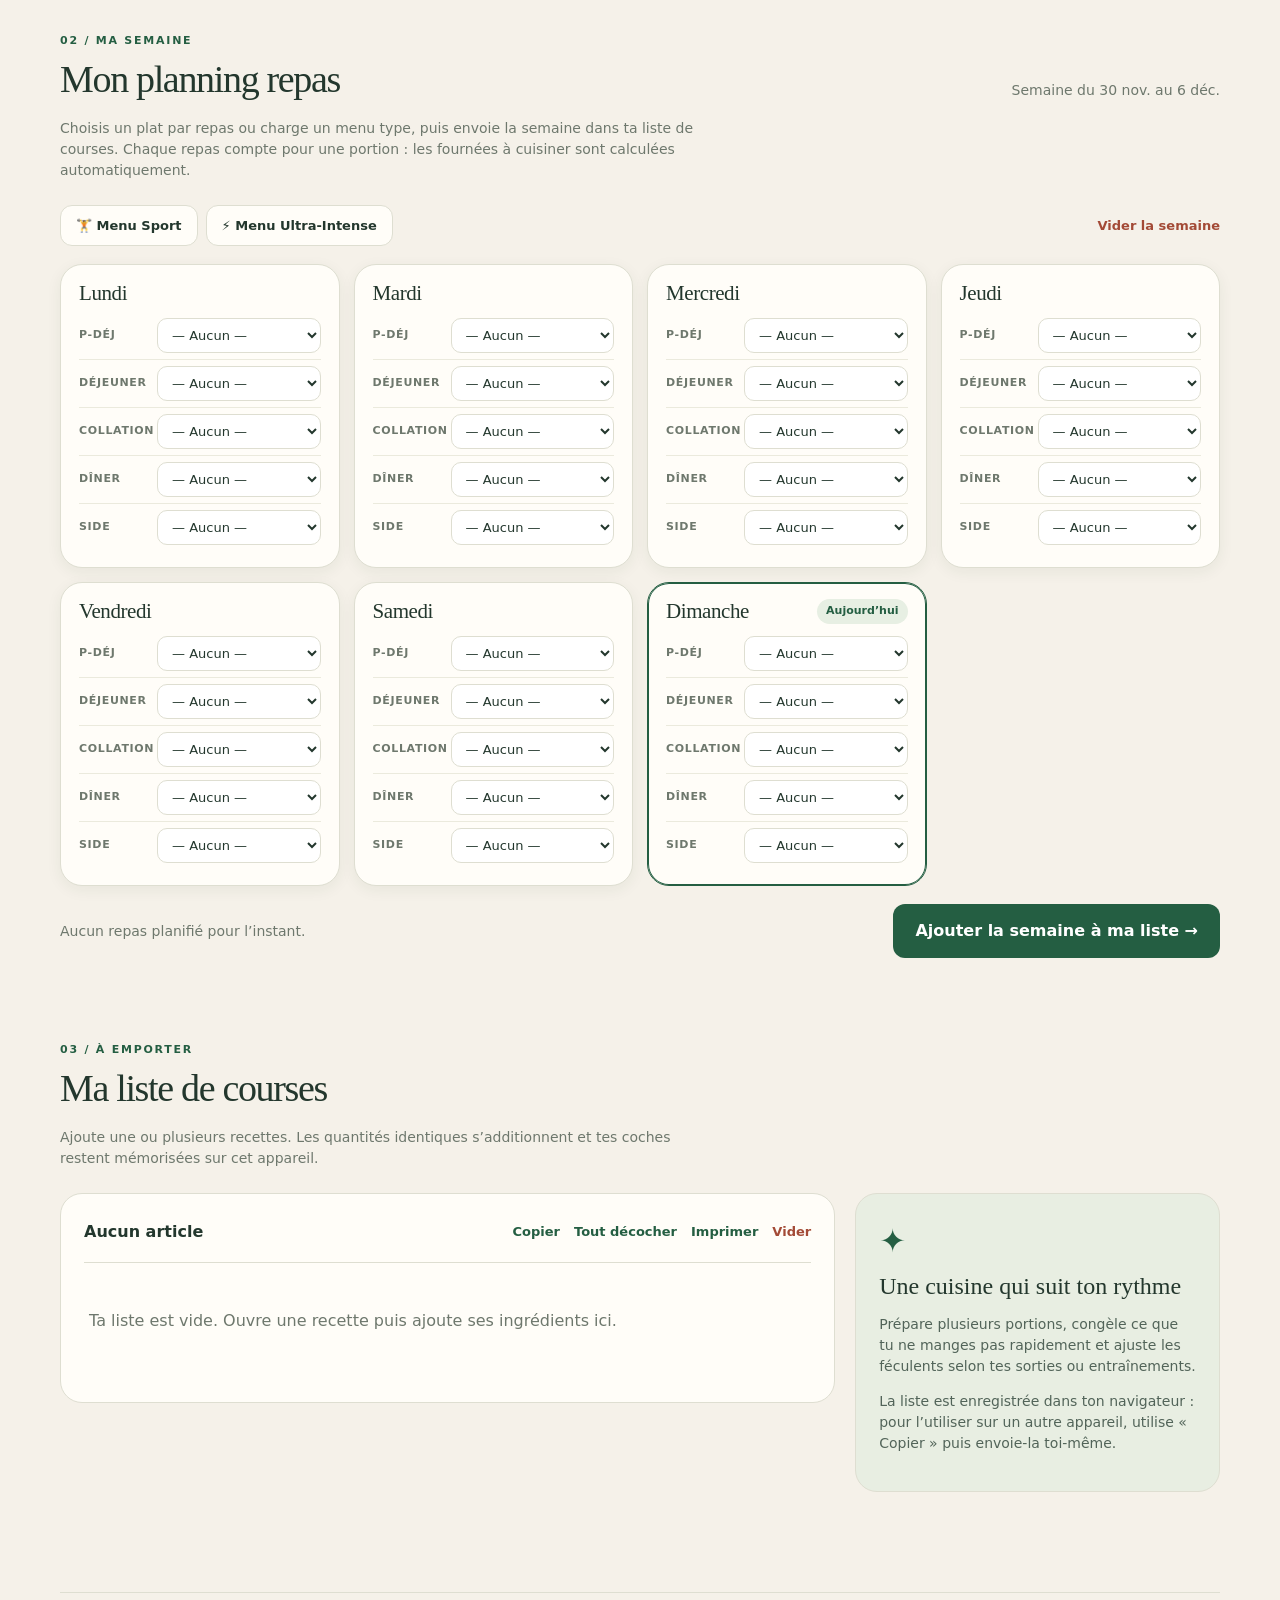
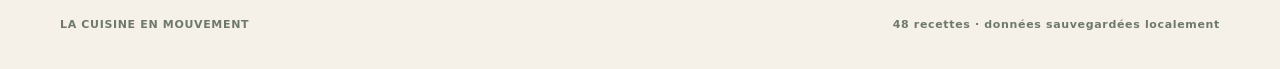
==== commit 6d608d08: "Fusionner l'ancienne version dans le carnet et ajouter 7 recettes - Reprise des 22 recettes de l'anc" ====
--- a/index.html
+++ b/index.html
@@ -1,1176 +1,14 @@
-<!DOCTYPE html>
+<!doctype html>
 <html lang="fr">
 <head>
-  <meta charset="UTF-8">
-  <meta name="viewport" content="width=device-width, initial-scale=1.0, maximum-scale=1.0, user-scalable=no">
-  <meta name="apple-mobile-web-app-capable" content="yes">
-  <meta name="theme-color" content="#2a7d4f">
-  <title>Meal Planner Sport</title>
-  <style>
-    *, *::before, *::after { box-sizing: border-box; margin: 0; padding: 0; }
-
-    :root {
-      --g-dark:    #1b5e35;
-      --g-main:    #2a7d4f;
-      --g-med:     #3ea06a;
-      --g-light:   #6cc494;
-      --g-pale:    #e6f4ec;
-      --g-xpale:   #f4fbf6;
-      --bg:        #f2f9f5;
-      --white:     #ffffff;
-      --text:      #182820;
-      --muted:     #5e7d6a;
-      --border:    #c8e2d5;
-      --shadow-s:  0 1px 6px rgba(26,94,53,.09);
-      --shadow-m:  0 3px 14px rgba(26,94,53,.13);
-      --shadow-lg: 0 6px 28px rgba(26,94,53,.18);
-      --r:         14px;
-      --r-sm:      9px;
-      --nav-h:     66px;
-      --hdr-h:     56px;
-      --font:      -apple-system, BlinkMacSystemFont, 'Segoe UI', system-ui, sans-serif;
-    }
-
-    html { font-size: 16px; -webkit-text-size-adjust: 100%; }
-
-    body {
-      font-family: var(--font);
-      background: var(--bg);
-      color: var(--text);
-      overflow: hidden;
-    }
-
-    #app { width: 100%; }
-
-    /* ── HEADER ── */
-    #header {
-      position: fixed;
-      top: 0; left: 0; right: 0;
-      height: var(--hdr-h);
-      background: linear-gradient(135deg, var(--g-main) 0%, var(--g-med) 100%);
-      display: flex;
-      align-items: center;
-      padding: 0 16px;
-      gap: 10px;
-      z-index: 100;
-      box-shadow: 0 2px 10px rgba(0,0,0,.18);
-    }
-    #header h1 {
-      font-size: 1.05rem;
-      font-weight: 700;
-      color: #fff;
-      flex: 1;
-      letter-spacing: -.2px;
-    }
-    .header-week {
-      font-size: .72rem;
-      font-weight: 600;
-      color: rgba(255,255,255,.75);
-      background: rgba(255,255,255,.18);
-      padding: 4px 10px;
-      border-radius: 20px;
-    }
-
-    /* ── MAIN ── */
-    #main {
-      position: fixed;
-      top: var(--hdr-h);
-      bottom: var(--nav-h);
-      left: 0; right: 0;
-      overflow: hidden;
-    }
-
-    .tab-pane {
-      position: absolute;
-      inset: 0;
-      overflow-y: auto;
-      -webkit-overflow-scrolling: touch;
-      padding: 14px;
-      display: none;
-      scroll-behavior: smooth;
-    }
-    .tab-pane.active { display: block; }
-
-    /* ── BOTTOM NAV ── */
-    #nav {
-      position: fixed;
-      bottom: 0; left: 0; right: 0;
-      height: var(--nav-h);
-      background: var(--white);
-      border-top: 1px solid var(--border);
-      display: flex;
-      z-index: 100;
-      box-shadow: 0 -2px 14px rgba(0,0,0,.06);
-    }
-    .nb {
-      flex: 1;
-      display: flex;
-      flex-direction: column;
-      align-items: center;
-      justify-content: center;
-      gap: 2px;
-      background: none;
-      border: none;
-      cursor: pointer;
-      color: var(--muted);
-      font-size: .62rem;
-      font-weight: 600;
-      letter-spacing: .2px;
-      transition: color .18s;
-      -webkit-tap-highlight-color: transparent;
-      position: relative;
-    }
-    .nb.active { color: var(--g-main); }
-    .nb .ni { font-size: 1.45rem; line-height: 1; }
-    .nb .badge {
-      position: absolute;
-      top: 6px;
-      right: calc(50% - 18px);
-      background: #e53935;
-      color: #fff;
-      font-size: .55rem;
-      font-weight: 800;
-      min-width: 16px;
-      height: 16px;
-      border-radius: 8px;
-      display: flex;
-      align-items: center;
-      justify-content: center;
-      padding: 0 4px;
-    }
-    .nb .badge.hidden { display: none; }
-
-    /* ── SECTION TITLE ── */
-    .sect-title {
-      font-size: .7rem;
-      font-weight: 700;
-      color: var(--muted);
-      text-transform: uppercase;
-      letter-spacing: .8px;
-      margin: 4px 0 10px;
-    }
-
-    /* ── SEARCH ── */
-    .search-wrap {
-      position: relative;
-      margin-bottom: 14px;
-    }
-    .search-wrap input {
-      width: 100%;
-      padding: 11px 16px 11px 42px;
-      border-radius: 50px;
-      border: 1.5px solid var(--border);
-      background: var(--white);
-      font-size: .92rem;
-      outline: none;
-      color: var(--text);
-      font-family: var(--font);
-      transition: border-color .18s, box-shadow .18s;
-      box-shadow: var(--shadow-s);
-    }
-    .search-wrap input:focus {
-      border-color: var(--g-light);
-      box-shadow: 0 0 0 3px rgba(62,160,106,.15);
-    }
-    .search-icon {
-      position: absolute;
-      left: 14px;
-      top: 50%;
-      transform: translateY(-50%);
-      font-size: 1rem;
-      color: var(--muted);
-      pointer-events: none;
-    }
-
-    /* ── RECIPE CARDS ── */
-    .recipe-card {
-      background: var(--white);
-      border-radius: var(--r);
-      border: 1.5px solid var(--border);
-      margin-bottom: 9px;
-      overflow: hidden;
-      box-shadow: var(--shadow-s);
-      transition: box-shadow .18s;
-    }
-    .recipe-card.open { box-shadow: var(--shadow-m); }
-
-    .rch {
-      display: flex;
-      align-items: center;
-      padding: 13px 14px;
-      cursor: pointer;
-      gap: 11px;
-      -webkit-tap-highlight-color: transparent;
-      user-select: none;
-    }
-    .rc-icon {
-      width: 44px;
-      height: 44px;
-      border-radius: 10px;
-      display: flex;
-      align-items: center;
-      justify-content: center;
-      font-size: 1.3rem;
-      flex-shrink: 0;
-    }
-    .rc-info { flex: 1; min-width: 0; }
-    .rc-name {
-      font-weight: 700;
-      font-size: .9rem;
-      white-space: nowrap;
-      overflow: hidden;
-      text-overflow: ellipsis;
-      line-height: 1.3;
-    }
-    .cat-tag {
-      display: inline-flex;
-      align-items: center;
-      font-size: .68rem;
-      font-weight: 700;
-      padding: 2px 9px;
-      border-radius: 20px;
-      margin-top: 4px;
-    }
-    .rc-chev {
-      color: var(--muted);
-      font-size: .85rem;
-      transition: transform .28s;
-      flex-shrink: 0;
-    }
-    .recipe-card.open .rc-chev { transform: rotate(180deg); }
-
-    .rc-body {
-      max-height: 0;
-      overflow: hidden;
-      transition: max-height .32s ease;
-    }
-    .recipe-card.open .rc-body { max-height: 800px; }
-
-    .rc-body-inner {
-      padding: 0 14px 14px;
-      border-top: 1px solid var(--g-pale);
-    }
-    .ing-title {
-      font-size: .68rem;
-      font-weight: 700;
-      color: var(--muted);
-      text-transform: uppercase;
-      letter-spacing: .6px;
-      padding: 10px 0 8px;
-    }
-    .ing-pills { display: flex; flex-wrap: wrap; gap: 5px; }
-    .ing-pill {
-      background: var(--g-pale);
-      border-radius: 20px;
-      padding: 5px 11px;
-      font-size: .8rem;
-      font-weight: 500;
-      display: inline-flex;
-      align-items: center;
-      gap: 4px;
-    }
-    .ing-qty { font-weight: 800; color: var(--g-dark); }
-
-    /* ── PLANNING ── */
-    .tpl-row {
-      display: flex;
-      gap: 8px;
-      margin-bottom: 14px;
-    }
-    .btn-tpl {
-      flex: 1;
-      padding: 10px 6px;
-      border: 1.5px solid var(--g-med);
-      background: var(--white);
-      border-radius: var(--r-sm);
-      font-size: .79rem;
-      font-weight: 700;
-      color: var(--g-main);
-      cursor: pointer;
-      text-align: center;
-      -webkit-tap-highlight-color: transparent;
-      transition: background .12s, color .12s;
-      font-family: var(--font);
-    }
-    .btn-tpl:active { background: var(--g-main); color: #fff; }
-
-    .day-card {
-      background: var(--white);
-      border-radius: var(--r);
-      border: 1.5px solid var(--border);
-      margin-bottom: 10px;
-      overflow: hidden;
-      box-shadow: var(--shadow-s);
-    }
-    .day-hdr {
-      display: flex;
-      align-items: center;
-      padding: 10px 14px;
-      background: linear-gradient(90deg, var(--g-pale) 0%, var(--g-xpale) 100%);
-      gap: 8px;
-    }
-    .day-name {
-      font-weight: 800;
-      font-size: .92rem;
-      color: var(--g-dark);
-      flex: 1;
-    }
-    .today-badge {
-      font-size: .65rem;
-      font-weight: 700;
-      color: var(--g-main);
-      background: rgba(42,125,79,.14);
-      padding: 2px 9px;
-      border-radius: 20px;
-    }
-    .meal-rows { padding: 2px 0; }
-    .meal-row {
-      display: flex;
-      align-items: center;
-      padding: 7px 14px;
-      gap: 9px;
-      border-bottom: 1px solid var(--g-xpale);
-    }
-    .meal-row:last-child { border-bottom: none; }
-    .meal-lbl {
-      font-size: .7rem;
-      font-weight: 800;
-      color: var(--muted);
-      width: 46px;
-      flex-shrink: 0;
-      text-transform: uppercase;
-      letter-spacing: .2px;
-    }
-    .meal-sel {
-      flex: 1;
-      padding: 8px 30px 8px 10px;
-      border: 1.5px solid var(--border);
-      border-radius: var(--r-sm);
-      background: var(--white);
-      background-image: url("data:image/svg+xml,%3Csvg xmlns='http://www.w3.org/2000/svg' width='16' height='16' viewBox='0 0 24 24' fill='none' stroke='%235e7d6a' stroke-width='2.5' stroke-linecap='round'%3E%3Cpath d='M6 9l6 6 6-6'/%3E%3C/svg%3E");
-      background-repeat: no-repeat;
-      background-position: right 8px center;
-      -webkit-appearance: none;
-      appearance: none;
-      font-size: .82rem;
-      color: var(--text);
-      outline: none;
-      cursor: pointer;
-      font-family: var(--font);
-      transition: border-color .15s;
-      min-width: 0;
-    }
-    .meal-sel:focus { border-color: var(--g-light); }
-
-    .gen-wrap { padding-top: 6px; }
-    .btn-gen {
-      width: 100%;
-      padding: 16px;
-      background: linear-gradient(135deg, var(--g-main) 0%, var(--g-med) 100%);
-      color: #fff;
-      border: none;
-      border-radius: var(--r);
-      font-size: 1rem;
-      font-weight: 800;
-      cursor: pointer;
-      display: flex;
-      align-items: center;
-      justify-content: center;
-      gap: 8px;
-      box-shadow: var(--shadow-lg);
-      -webkit-tap-highlight-color: transparent;
-      font-family: var(--font);
-      letter-spacing: -.1px;
-      transition: opacity .12s, transform .1s;
-    }
-    .btn-gen:active { opacity: .85; transform: scale(.98); }
-
-    /* ── COURSES ── */
-    .crs-top {
-      display: flex;
-      align-items: center;
-      margin-bottom: 12px;
-      gap: 8px;
-    }
-    .crs-ttl { flex: 1; font-weight: 800; font-size: 1rem; }
-    .crs-cnt {
-      font-size: .72rem;
-      font-weight: 700;
-      color: var(--g-main);
-      background: var(--g-pale);
-      padding: 3px 10px;
-      border-radius: 20px;
-    }
-    .crs-actions {
-      display: flex;
-      gap: 8px;
-      margin-bottom: 14px;
-    }
-    .btn-act {
-      flex: 1;
-      padding: 10px 6px;
-      border-radius: var(--r-sm);
-      font-size: .8rem;
-      font-weight: 700;
-      cursor: pointer;
-      border: 1.5px solid var(--border);
-      background: var(--white);
-      color: var(--text);
-      display: flex;
-      align-items: center;
-      justify-content: center;
-      gap: 5px;
-      -webkit-tap-highlight-color: transparent;
-      font-family: var(--font);
-      box-shadow: var(--shadow-s);
-      transition: all .12s;
-    }
-    .btn-act.pri {
-      background: linear-gradient(135deg, var(--g-main) 0%, var(--g-med) 100%);
-      color: #fff;
-      border-color: transparent;
-      box-shadow: var(--shadow-m);
-    }
-    .btn-act:active { opacity: .75; transform: scale(.97); }
-
-    .ci {
-      display: flex;
-      align-items: center;
-      padding: 11px 14px;
-      background: var(--white);
-      border-radius: var(--r-sm);
-      margin-bottom: 6px;
-      border: 1.5px solid var(--border);
-      gap: 11px;
-      cursor: pointer;
-      -webkit-tap-highlight-color: transparent;
-      box-shadow: var(--shadow-s);
-      transition: opacity .2s;
-    }
-    .ci.done { opacity: .45; }
-    .ci-check {
-      width: 25px;
-      height: 25px;
-      border-radius: 50%;
-      border: 2px solid var(--border);
-      flex-shrink: 0;
-      display: flex;
-      align-items: center;
-      justify-content: center;
-      font-size: .72rem;
-      transition: all .18s;
-    }
-    .ci.done .ci-check {
-      background: var(--g-main);
-      border-color: var(--g-main);
-      color: #fff;
-    }
-    .ci-name {
-      flex: 1;
-      font-size: .88rem;
-      font-weight: 600;
-      min-width: 0;
-    }
-    .ci.done .ci-name { text-decoration: line-through; }
-    .ci-qty {
-      font-size: .78rem;
-      font-weight: 700;
-      color: var(--g-main);
-      background: var(--g-pale);
-      padding: 3px 10px;
-      border-radius: 20px;
-      white-space: nowrap;
-      flex-shrink: 0;
-    }
-
-    /* ── EMPTY STATE ── */
-    .empty {
-      text-align: center;
-      padding: 48px 20px;
-      color: var(--muted);
-    }
-    .empty .e-ico { font-size: 2.8rem; display: block; margin-bottom: 12px; }
-    .empty p { font-size: .88rem; line-height: 1.6; }
-    .empty strong { color: var(--g-main); }
-
-    /* ── TOAST ── */
-    #toast {
-      position: fixed;
-      bottom: calc(var(--nav-h) + 12px);
-      left: 50%;
-      transform: translateX(-50%) translateY(8px);
-      background: var(--text);
-      color: #fff;
-      padding: 9px 18px;
-      border-radius: 24px;
-      font-size: .83rem;
-      font-weight: 600;
-      opacity: 0;
-      pointer-events: none;
-      transition: all .25s;
-      z-index: 9999;
-      white-space: nowrap;
-      box-shadow: 0 4px 20px rgba(0,0,0,.25);
-      font-family: var(--font);
-    }
-    #toast.on {
-      opacity: 1;
-      transform: translateX(-50%) translateY(0);
-    }
-
-    /* ── SCROLLBAR ── */
-    ::-webkit-scrollbar { width: 3px; }
-    ::-webkit-scrollbar-track { background: transparent; }
-    ::-webkit-scrollbar-thumb { background: var(--border); border-radius: 2px; }
-
-    @media (min-width: 500px) {
-      .tab-pane { padding-left: 20px; padding-right: 20px; }
-    }
-  </style>
+  <meta charset="utf-8">
+  <meta name="viewport" content="width=device-width, initial-scale=1">
+  <title>Mon carnet de recettes</title>
+  <meta http-equiv="refresh" content="0; url=recettes/">
+  <link rel="canonical" href="recettes/">
+  <script>location.replace('recettes/' + location.hash);</script>
 </head>
 <body>
-
-<div id="app">
-
-  <!-- HEADER -->
-  <header id="header">
-    <span style="font-size:1.35rem">🥗</span>
-    <h1>Meal Planner Sport</h1>
-    <span class="header-week" id="week-label"></span>
-  </header>
-
-  <!-- MAIN CONTENT -->
-  <main id="main">
-
-    <!-- ── TAB 1 : RECETTES ── -->
-    <section class="tab-pane active" id="pane-recettes">
-      <div class="search-wrap">
-        <span class="search-icon">🔍</span>
-        <input type="search" id="q" placeholder="Rechercher une recette ou catégorie…" oninput="filterR()">
-      </div>
-      <div id="r-list"></div>
-    </section>
-
-    <!-- ── TAB 2 : PLANNING ── -->
-    <section class="tab-pane" id="pane-planning">
-      <div class="tpl-row">
-        <button class="btn-tpl" onclick="loadTpl('sport')">🏋️ Menu Sport</button>
-        <button class="btn-tpl" onclick="loadTpl('ultra')">⚡ Menu Ultra-Intense</button>
-      </div>
-      <div id="plan-grid"></div>
-      <div class="gen-wrap">
-        <button class="btn-gen" onclick="genCourses()">🛒 Générer la liste de courses</button>
-      </div>
-    </section>
-
-    <!-- ── TAB 3 : COURSES ── -->
-    <section class="tab-pane" id="pane-courses">
-      <div class="crs-top">
-        <span class="crs-ttl">Liste de courses</span>
-        <span class="crs-cnt" id="crs-cnt">0 article</span>
-      </div>
-      <div class="crs-actions">
-        <button class="btn-act pri" onclick="copyCrs()">📋 Copier la liste</button>
-        <button class="btn-act" onclick="uncheckAll()">☐ Tout décocher</button>
-      </div>
-      <div id="crs-list">
-        <div class="empty">
-          <span class="e-ico">🛒</span>
-          <p>Planifiez vos repas dans l'onglet<br><strong>Planning</strong> puis appuyez sur<br><strong>Générer la liste de courses</strong></p>
-        </div>
-      </div>
-    </section>
-
-  </main>
-
-  <!-- BOTTOM NAV -->
-  <nav id="nav">
-    <button class="nb active" id="nb-recettes" onclick="goTab('recettes')">
-      <span class="ni">📖</span><span>Recettes</span>
-    </button>
-    <button class="nb" id="nb-planning" onclick="goTab('planning')">
-      <span class="ni">📅</span><span>Planning</span>
-    </button>
-    <button class="nb" id="nb-courses" onclick="goTab('courses')">
-      <span class="ni">🛒</span>
-      <span class="badge hidden" id="crs-badge">0</span>
-      <span>Courses</span>
-    </button>
-  </nav>
-
-</div>
-
-<div id="toast"></div>
-
-<script>
-/* ════════════════════════════════════════════
-   DATA
-════════════════════════════════════════════ */
-
-const JOURS = ['lundi','mardi','mercredi','jeudi','vendredi','samedi','dimanche'];
-const JOURS_L = {
-  lundi:'Lundi', mardi:'Mardi', mercredi:'Mercredi',
-  jeudi:'Jeudi', vendredi:'Vendredi', samedi:'Samedi', dimanche:'Dimanche'
-};
-const REPAS = ['pdj','dejeuner','collation','diner'];
-const REPAS_L = { pdj:'P-Déj.', dejeuner:'Déj.', collation:'Coll.', diner:'Dîner' };
-
-const CAT_STYLE = {
-  'Petit-Déjeuner': { bg:'#fff3e0', color:'#bf5000' },
-  'Plat':           { bg:'#e6f4ec', color:'#1b5e35' },
-  'Dîner':          { bg:'#e8eaf6', color:'#283593' },
-  'Collation':      { bg:'#fce4ec', color:'#ad1457' },
-};
-
-const R = [
-  // ── Issues du fichier Excel ──────────────────────────────
-  {
-    id:1, nom:'Curry Japonais Bœuf', cat:'Plat', ico:'🍛',
-    desc:'Curry profond et savoureux, encore meilleur le lendemain.',
-    ing:[
-      {n:'Bœuf haché',      q:800, u:'g'},
-      {n:'Tomates',         q:8,   u:'pièces'},
-      {n:'Aubergine',       q:1,   u:'pièce'},
-      {n:'Champignons Enoki',q:2,  u:'sachets'},
-      {n:'Roux curry japonais',q:1,u:'boîte'},
-      {n:'Chocolat noir',   q:50,  u:'g'},
-      {n:'Sauce Otafuku',   q:2,   u:'càs'},
-    ]
-  },
-  {
-    id:2, nom:'Pâtes Cremeuses Poulet Chorizo', cat:'Plat', ico:'🍝',
-    desc:'One-pot ultra-complet, cuit en 20 min.',
-    ing:[
-      {n:'Tagliatelles',         q:400, u:'g'},
-      {n:'Blancs de poulet',     q:600, u:'g'},
-      {n:'Chorizo',              q:160, u:'g'},
-      {n:'Oignon rouge',         q:1,   u:'pièce'},
-      {n:'Tomates séchées',      q:80,  u:'g'},
-      {n:'Épinards',             q:200, u:'g'},
-      {n:'Crème liquide légère', q:300, u:'ml'},
-      {n:'Bouillon de volaille', q:650, u:'ml'},
-    ]
-  },
-  {
-    id:3, nom:'Poulet Panko Curry + Riz', cat:'Plat', ico:'🍱',
-    desc:'Curry de légumes japonais avec tonkatsu de poulet pané.',
-    ing:[
-      {n:'Riz basmati',         q:200, u:'g'},
-      {n:'Carottes',            q:2,   u:'pièces'},
-      {n:'Pommes de terre',     q:3,   u:'pièces'},
-      {n:'Oignons',             q:2,   u:'pièces'},
-      {n:'Roux curry japonais', q:3,   u:'carrés'},
-      {n:'Côte de porc fine',   q:1,   u:'pièce'},
-      {n:'Farine',              q:50,  u:'g'},
-      {n:'Œufs',                q:1,   u:'pièce'},
-      {n:'Panko',               q:80,  u:'g'},
-    ]
-  },
-  {
-    id:4, nom:'Poulet Four Croûte Tendre', cat:'Plat', ico:'🍗',
-    desc:'Moelleux garanti grâce à la croûte moutarde-parmesan.',
-    ing:[
-      {n:'Blancs de poulet',  q:4,  u:'pièces'},
-      {n:'Moutarde de Dijon', q:3,  u:'càs'},
-      {n:'Yaourt grec',       q:100,u:'g'},
-      {n:'Parmesan râpé',     q:50, u:'g'},
-      {n:'Ail',               q:1,  u:'gousse'},
-    ]
-  },
-  // ── Recettes sport complémentaires ──────────────────────
-  {
-    id:5, nom:'Chili Sin Carne + Riz', cat:'Plat', ico:'🌶️',
-    desc:'Protéines végétales et fibres pour la performance.',
-    ing:[
-      {n:'Riz basmati complet', q:100, u:'g'},
-      {n:'Haricots rouges',     q:250, u:'g'},
-      {n:'Coulis de tomate',    q:200, u:'g'},
-      {n:'Oignon',              q:1,   u:'pièce'},
-      {n:'Poivron',             q:1,   u:'pièce'},
-      {n:'Épices chili',        q:2,   u:'càc'},
-      {n:"Huile d'olive",       q:1,   u:'càs'},
-    ]
-  },
-  {
-    id:6, nom:'Buddha Bowl Quinoa', cat:'Plat', ico:'🥗',
-    desc:'Bowl coloré : quinoa, patate douce, pois chiches, feta.',
-    ing:[
-      {n:'Quinoa',           q:80,  u:'g'},
-      {n:'Patate douce',     q:200, u:'g'},
-      {n:'Pois chiches',     q:100, u:'g'},
-      {n:'Feta',             q:40,  u:'g'},
-      {n:"Huile d'olive",    q:1,   u:'càs'},
-    ]
-  },
-  {
-    id:7, nom:'Omelette Épinards Post-Séance', cat:'Dîner', ico:'🍳',
-    desc:'Protéines rapides et leucine pour la réparation musculaire.',
-    ing:[
-      {n:'Œufs',          q:3,   u:'pièces'},
-      {n:'Épinards',      q:100, u:'g'},
-      {n:"Huile d'olive", q:1,   u:'càs'},
-    ]
-  },
-  {
-    id:8, nom:'Wok Tofu Légumes Asiatiques', cat:'Dîner', ico:'🥢',
-    desc:'Dîner léger anti-inflammatoire pour les jours de récup.',
-    ing:[
-      {n:'Tofu ferme',              q:150, u:'g'},
-      {n:'Poêlée légumes asiatiques',q:300,u:'g'},
-      {n:'Sauce soja',              q:2,   u:'càs'},
-      {n:'Huile de sésame',         q:1,   u:'càc'},
-    ]
-  },
-  {
-    id:9, nom:'Salade Pâtes Poulet', cat:'Plat', ico:'🥙',
-    desc:'Pâtes refroidies (amidon résistant) pour la microbiote.',
-    ing:[
-      {n:'Pâtes complètes',  q:100, u:'g'},
-      {n:'Poulet cuit',      q:150, u:'g'},
-      {n:'Tomates séchées',  q:50,  u:'g'},
-      {n:'Roquette',         q:30,  u:'g'},
-      {n:"Huile d'olive",    q:1,   u:'càs'},
-    ]
-  },
-  {
-    id:10, nom:'Saumon & Patate Douce', cat:'Dîner', ico:'🐟',
-    desc:'Oméga-3 et bêta-carotène pour la récupération nocturne.',
-    ing:[
-      {n:'Filet de saumon', q:150, u:'g'},
-      {n:'Patate douce',    q:200, u:'g'},
-      {n:'Épinards',        q:150, u:'g'},
-      {n:'Huile de colza',  q:1,   u:'càs'},
-    ]
-  },
-  {
-    id:11, nom:'Porridge Avoine & Myrtilles', cat:'Petit-Déjeuner', ico:'🫐',
-    desc:'Énergie lente + antioxydants pour démarrer la journée.',
-    ing:[
-      {n:"Flocons d'avoine", q:80,  u:'g'},
-      {n:'Kéfir',            q:250, u:'ml'},
-      {n:'Myrtilles',        q:100, u:'g'},
-      {n:'Graines de chia',  q:1,   u:'càs'},
-    ]
-  },
-  {
-    id:12, nom:'Smoothie Vert Protéiné', cat:'Petit-Déjeuner', ico:'🥤',
-    desc:'Digeste et alcalinisant pour les matins légers.',
-    ing:[
-      {n:'Banane',          q:1,   u:'pièce'},
-      {n:'Épinards',        q:100, u:'g'},
-      {n:"Lait d'amande",   q:250, u:'ml'},
-      {n:'Graines de chia', q:1,   u:'càs'},
-    ]
-  },
-  {
-    id:13, nom:'Lentilles Corail & Curcuma', cat:'Dîner', ico:'🍲',
-    desc:'Anti-inflammatoire naturel, protéines végétales et fer.',
-    ing:[
-      {n:'Lentilles corail',    q:150, u:'g'},
-      {n:'Carottes',            q:200, u:'g'},
-      {n:'Curcuma',             q:1,   u:'càc'},
-      {n:'Poivre noir',         q:0.5, u:'càc'},
-      {n:'Oignon',              q:1,   u:'pièce'},
-      {n:'Bouillon de légumes', q:400, u:'ml'},
-    ]
-  },
-  {
-    id:14, nom:'Pancakes Banane & Œufs', cat:'Petit-Déjeuner', ico:'🥞',
-    desc:'Glucides naturels + protéines sans farine ni sucre ajouté.',
-    ing:[
-      {n:'Banane',           q:2,  u:'pièces'},
-      {n:'Œufs',             q:3,  u:'pièces'},
-      {n:"Flocons d'avoine", q:50, u:'g'},
-      {n:'Miel',             q:1,  u:'càc'},
-    ]
-  },
-  {
-    id:15, nom:'Maquereau & Légumes Rôtis', cat:'Dîner', ico:'🐠',
-    desc:'Dîner léger riche en oméga-3 pour les jours de récup.',
-    ing:[
-      {n:'Maquereau',     q:150, u:'g'},
-      {n:'Courgette',     q:1,   u:'pièce'},
-      {n:'Poivron',       q:1,   u:'pièce'},
-      {n:'Carotte',       q:1,   u:'pièce'},
-      {n:'Huile de colza',q:1,   u:'càs'},
-    ]
-  },
-  {
-    id:16, nom:'Œufs Brouillés & Avocat', cat:'Petit-Déjeuner', ico:'🥑',
-    desc:'Protéines complètes + bons lipides pour bien démarrer.',
-    ing:[
-      {n:'Œufs',          q:3,   u:'pièces'},
-      {n:'Avocat',         q:0.5, u:'pièce'},
-      {n:'Pain complet',   q:2,   u:'tranches'},
-      {n:"Huile d'olive",  q:1,   u:'càc'},
-    ]
-  },
-  {
-    id:17, nom:'Steak Haché & Patates Douces', cat:'Plat', ico:'🥩',
-    desc:'Récupération post-run : zinc, potassium et glucides doux.',
-    ing:[
-      {n:'Bœuf haché 5%', q:200, u:'g'},
-      {n:'Patate douce',   q:250, u:'g'},
-      {n:"Huile d'olive",  q:1,   u:'càs'},
-    ]
-  },
-  {
-    id:18, nom:'Sardines & Riz Complet', cat:'Dîner', ico:'🐟',
-    desc:'Oméga-3, fer et antioxydants pour la nuit de récupération.',
-    ing:[
-      {n:'Sardines en conserve', q:130, u:'g'},
-      {n:'Riz complet',          q:80,  u:'g'},
-      {n:'Épinards',             q:100, u:'g'},
-      {n:'Huile de colza',       q:1,   u:'càs'},
-    ]
-  },
-  // ── Collations ───────────────────────────────────────────
-  {
-    id:19, nom:'Banane & Amandes', cat:'Collation', ico:'🍌',
-    desc:'Glucides rapides + énergie durable avant l\'effort.',
-    ing:[
-      {n:'Banane',  q:1,  u:'pièce'},
-      {n:'Amandes', q:30, u:'g'},
-    ]
-  },
-  {
-    id:20, nom:'Pomme, Noix & Chocolat Noir', cat:'Collation', ico:'🍎',
-    desc:'Polyphénols et magnésium pour la récupération active.',
-    ing:[
-      {n:'Pomme',              q:1,  u:'pièce'},
-      {n:'Noix',               q:20, u:'g'},
-      {n:'Chocolat noir 85%',  q:2,  u:'carrés'},
-    ]
-  },
-  {
-    id:21, nom:'Yaourt Grec & Banane', cat:'Collation', ico:'🍯',
-    desc:'Caséine légère + glucides pour une collation récup.',
-    ing:[
-      {n:'Yaourt grec', q:150, u:'g'},
-      {n:'Banane',      q:1,   u:'pièce'},
-      {n:'Miel',        q:1,   u:'càc'},
-    ]
-  },
-  {
-    id:22, nom:'Fromage Blanc & Fruits Rouges', cat:'Collation', ico:'🫙',
-    desc:'Caséine + anthocyanes anti-oxydantes avant le coucher.',
-    ing:[
-      {n:'Fromage blanc', q:150, u:'g'},
-      {n:'Myrtilles',     q:50,  u:'g'},
-    ]
-  },
-];
-
-/* ── Templates ────────────────────────────────────────────── */
-const TPLS = {
-  sport: {
-    lundi:    {pdj:11, dejeuner:5,  collation:19, diner:7 },
-    mardi:    {pdj:12, dejeuner:5,  collation:20, diner:15},
-    mercredi: {pdj:16, dejeuner:6,  collation:21, diner:4 },
-    jeudi:    {pdj:11, dejeuner:9,  collation:19, diner:8 },
-    vendredi: {pdj:16, dejeuner:9,  collation:20, diner:10},
-    samedi:   {pdj:14, dejeuner:17, collation:22, diner:13},
-    dimanche: {pdj:0,  dejeuner:17, collation:21, diner:18},
-  },
-  ultra: {
-    lundi:    {pdj:11, dejeuner:6,  collation:19, diner:18},
-    mardi:    {pdj:16, dejeuner:2,  collation:21, diner:13},
-    mercredi: {pdj:12, dejeuner:5,  collation:19, diner:10},
-    jeudi:    {pdj:11, dejeuner:9,  collation:22, diner:7 },
-    vendredi: {pdj:16, dejeuner:3,  collation:20, diner:15},
-    samedi:   {pdj:14, dejeuner:1,  collation:21, diner:13},
-    dimanche: {pdj:0,  dejeuner:17, collation:22, diner:18},
-  }
-};
-
-/* ════════════════════════════════════════════
-   STATE
-════════════════════════════════════════════ */
-let planning = {};
-let courses  = [];
-let checked  = {};
-
-JOURS.forEach(j => { planning[j] = {pdj:0, dejeuner:0, collation:0, diner:0}; });
-
-/* ════════════════════════════════════════════
-   STORAGE
-════════════════════════════════════════════ */
-function load() {
-  try {
-    const p = localStorage.getItem('mp_plan');
-    if (p) planning = JSON.parse(p);
-    const c = localStorage.getItem('mp_courses');
-    if (c) courses = JSON.parse(c);
-    const k = localStorage.getItem('mp_checked');
-    if (k) checked = JSON.parse(k);
-  } catch(e) {}
-}
-function savePlan() {
-  try { localStorage.setItem('mp_plan', JSON.stringify(planning)); } catch(e) {}
-}
-function saveCrs() {
-  try {
-    localStorage.setItem('mp_courses', JSON.stringify(courses));
-    localStorage.setItem('mp_checked', JSON.stringify(checked));
-  } catch(e) {}
-}
-
-/* ════════════════════════════════════════════
-   NAVIGATION
-════════════════════════════════════════════ */
-function goTab(name) {
-  document.querySelectorAll('.tab-pane').forEach(el => el.classList.remove('active'));
-  document.querySelectorAll('.nb').forEach(el => el.classList.remove('active'));
-  document.getElementById('pane-'+name).classList.add('active');
-  document.getElementById('nb-'+name).classList.add('active');
-}
-
-/* ════════════════════════════════════════════
-   HEADER WEEK LABEL
-════════════════════════════════════════════ */
-function setWeekLabel() {
-  const d = new Date();
-  const opt = {day:'2-digit', month:'short'};
-  const mon = new Date(d);
-  mon.setDate(d.getDate() - ((d.getDay()+6)%7));
-  const sun = new Date(mon);
-  sun.setDate(mon.getDate()+6);
-  document.getElementById('week-label').textContent =
-    `${mon.toLocaleDateString('fr-FR',opt)} – ${sun.toLocaleDateString('fr-FR',opt)}`;
-}
-
-/* ════════════════════════════════════════════
-   TAB 1 – RECETTES
-════════════════════════════════════════════ */
-function renderR(q='') {
-  const ql = q.toLowerCase();
-  const filtered = R.filter(r =>
-    r.nom.toLowerCase().includes(ql) ||
-    r.cat.toLowerCase().includes(ql) ||
-    r.ing.some(i => i.n.toLowerCase().includes(ql))
-  );
-  const el = document.getElementById('r-list');
-  if (!filtered.length) {
-    el.innerHTML = '<div class="empty"><span class="e-ico">🔍</span><p>Aucune recette trouvée.</p></div>';
-    return;
-  }
-  el.innerHTML = filtered.map(r => {
-    const cs = CAT_STYLE[r.cat] || {bg:'#f5f5f5', color:'#555'};
-    return `
-      <div class="recipe-card" id="rc${r.id}">
-        <div class="rch" onclick="togR(${r.id})">
-          <div class="rc-icon" style="background:${cs.bg}">${r.ico}</div>
-          <div class="rc-info">
-            <div class="rc-name">${r.nom}</div>
-            <span class="cat-tag" style="background:${cs.bg};color:${cs.color}">${r.cat}</span>
-          </div>
-          <span class="rc-chev">▼</span>
-        </div>
-        <div class="rc-body">
-          <div class="rc-body-inner">
-            <div class="ing-title">Ingrédients</div>
-            <div class="ing-pills">
-              ${r.ing.map(i=>`
-                <span class="ing-pill">
-                  <span class="ing-qty">${fmtQ(i.q)}</span>
-                  <span>${i.u}</span>
-                  <span>${i.n}</span>
-                </span>`).join('')}
-            </div>
-          </div>
-        </div>
-      </div>`;
-  }).join('');
-}
-function togR(id) {
-  document.getElementById('rc'+id).classList.toggle('open');
-}
-function filterR() {
-  renderR(document.getElementById('q').value);
-}
-function fmtQ(v) {
-  return v % 1 === 0 ? v : v;
-}
-
-/* ════════════════════════════════════════════
-   TAB 2 – PLANNING
-════════════════════════════════════════════ */
-function buildOpts(selId) {
-  const cats = ['Petit-Déjeuner','Plat','Dîner','Collation'];
-  let s = '<option value="0">— Aucun —</option>';
-  cats.forEach(cat => {
-    const list = R.filter(r => r.cat === cat);
-    if (!list.length) return;
-    s += `<optgroup label="${cat}">`;
-    list.forEach(r => {
-      s += `<option value="${r.id}" ${selId==r.id?'selected':''}>${r.ico} ${r.nom}</option>`;
-    });
-    s += '</optgroup>';
-  });
-  return s;
-}
-
-function renderPlan() {
-  const todayIdx = ((new Date().getDay()+6)%7); // 0=lundi
-  document.getElementById('plan-grid').innerHTML = JOURS.map((j,i) => `
-    <div class="day-card">
-      <div class="day-hdr">
-        <span class="day-name">${JOURS_L[j]}</span>
-        ${i===todayIdx ? '<span class="today-badge">Aujourd\'hui</span>' : ''}
-      </div>
-      <div class="meal-rows">
-        ${REPAS.map(r => `
-          <div class="meal-row">
-            <span class="meal-lbl">${REPAS_L[r]}</span>
-            <select class="meal-sel" onchange="onSel('${j}','${r}',this.value)">
-              ${buildOpts(planning[j]?.[r]||0)}
-            </select>
-          </div>`).join('')}
-      </div>
-    </div>`).join('');
-}
-
-function onSel(jour, repas, val) {
-  if (!planning[jour]) planning[jour] = {};
-  planning[jour][repas] = +val;
-  savePlan();
-}
-
-function loadTpl(type) {
-  const tpl = TPLS[type];
-  JOURS.forEach(j => { planning[j] = Object.assign({}, tpl[j]); });
-  savePlan();
-  renderPlan();
-  toast(type==='sport' ? '🏋️ Menu Sport chargé !' : '⚡ Menu Ultra-Intense chargé !');
-}
-
-/* ════════════════════════════════════════════
-   TAB 3 – COURSES
-════════════════════════════════════════════ */
-/* Normalise French plural/singular units for grouping */
-function normU(u) {
-  const pl = {'pièces':'pièce','carrés':'carré','tranches':'tranche','gousses':'gousse',
-               'sachets':'sachet','boîtes':'boîte','tablettes':'tablette'};
-  return pl[u] || u;
-}
-
-function genCourses() {
-  const map = {};
-  JOURS.forEach(j => {
-    REPAS.forEach(r => {
-      const id = planning[j]?.[r];
-      if (!id) return;
-      const rec = R.find(x => x.id === id);
-      if (!rec) return;
-      rec.ing.forEach(i => {
-        const uKey = normU(i.u);
-        const key = i.n + '__' + uKey;
-        if (map[key]) map[key].q += i.q;
-        else map[key] = {n:i.n, q:i.q, u:uKey};
-      });
-    });
-  });
-  courses = Object.values(map).sort((a,b) => a.n.localeCompare(b.n,'fr'));
-  checked = {};
-  saveCrs();
-  renderCrs();
-  goTab('courses');
-  toast('✅ Liste générée !');
-}
-
-function renderCrs() {
-  const el  = document.getElementById('crs-list');
-  const cnt = document.getElementById('crs-cnt');
-  const bdg = document.getElementById('crs-badge');
-  const remaining = courses.filter((_,i) => !checked[i]).length;
-
-  cnt.textContent = `${remaining} / ${courses.length} article${courses.length>1?'s':''}`;
-  if (remaining > 0) {
-    bdg.textContent = remaining;
-    bdg.classList.remove('hidden');
-  } else {
-    bdg.classList.add('hidden');
-  }
-
-  if (!courses.length) {
-    el.innerHTML = `<div class="empty">
-      <span class="e-ico">🛒</span>
-      <p>Planifiez vos repas dans l'onglet<br><strong>Planning</strong> puis appuyez sur<br><strong>Générer la liste de courses</strong></p>
-    </div>`;
-    return;
-  }
-  el.innerHTML = courses.map((item,i) => {
-    const done = !!checked[i];
-    return `
-      <div class="ci${done?' done':''}" onclick="togCheck(${i})">
-        <div class="ci-check">${done?'✓':''}</div>
-        <span class="ci-name">${item.n}</span>
-        <span class="ci-qty">${fmtQty(item.q, item.u)}</span>
-      </div>`;
-  }).join('');
-}
-
-function fmtQty(q, u) {
-  const v = Math.round(q*10)/10;
-  return `${v % 1 === 0 ? v : v} ${u}`;
-}
-
-function togCheck(i) {
-  checked[i] = !checked[i];
-  saveCrs();
-  renderCrs();
-}
-
-function uncheckAll() {
-  checked = {};
-  saveCrs();
-  renderCrs();
-  toast('Tous les articles décochés');
-}
-
-function copyCrs() {
-  if (!courses.length) { toast('⚠️ Générez d\'abord la liste'); return; }
-  const txt = courses.map(it => `☐ ${it.n} — ${fmtQty(it.q,it.u)}`).join('\n');
-  if (navigator.clipboard && navigator.clipboard.writeText) {
-    navigator.clipboard.writeText(txt)
-      .then(() => toast('📋 Liste copiée dans le presse-papier !'))
-      .catch(() => fallbackCopy(txt));
-  } else {
-    fallbackCopy(txt);
-  }
-}
-
-function fallbackCopy(txt) {
-  const ta = document.createElement('textarea');
-  ta.value = txt;
-  ta.style.cssText = 'position:fixed;left:-9999px;top:-9999px;';
-  document.body.appendChild(ta);
-  ta.select();
-  try { document.execCommand('copy'); toast('📋 Liste copiée !'); }
-  catch(e) { toast('❌ Copie non supportée par ce navigateur'); }
-  document.body.removeChild(ta);
-}
-
-/* ════════════════════════════════════════════
-   TOAST
-════════════════════════════════════════════ */
-let _tt;
-function toast(msg) {
-  const el = document.getElementById('toast');
-  el.textContent = msg;
-  el.classList.add('on');
-  clearTimeout(_tt);
-  _tt = setTimeout(() => el.classList.remove('on'), 2600);
-}
-
-/* ════════════════════════════════════════════
-   INIT
-════════════════════════════════════════════ */
-load();
-setWeekLabel();
-renderR();
-renderPlan();
-renderCrs();
-</script>
+  <p><a href="recettes/">Ouvrir le carnet de recettes</a></p>
 </body>
 </html>
